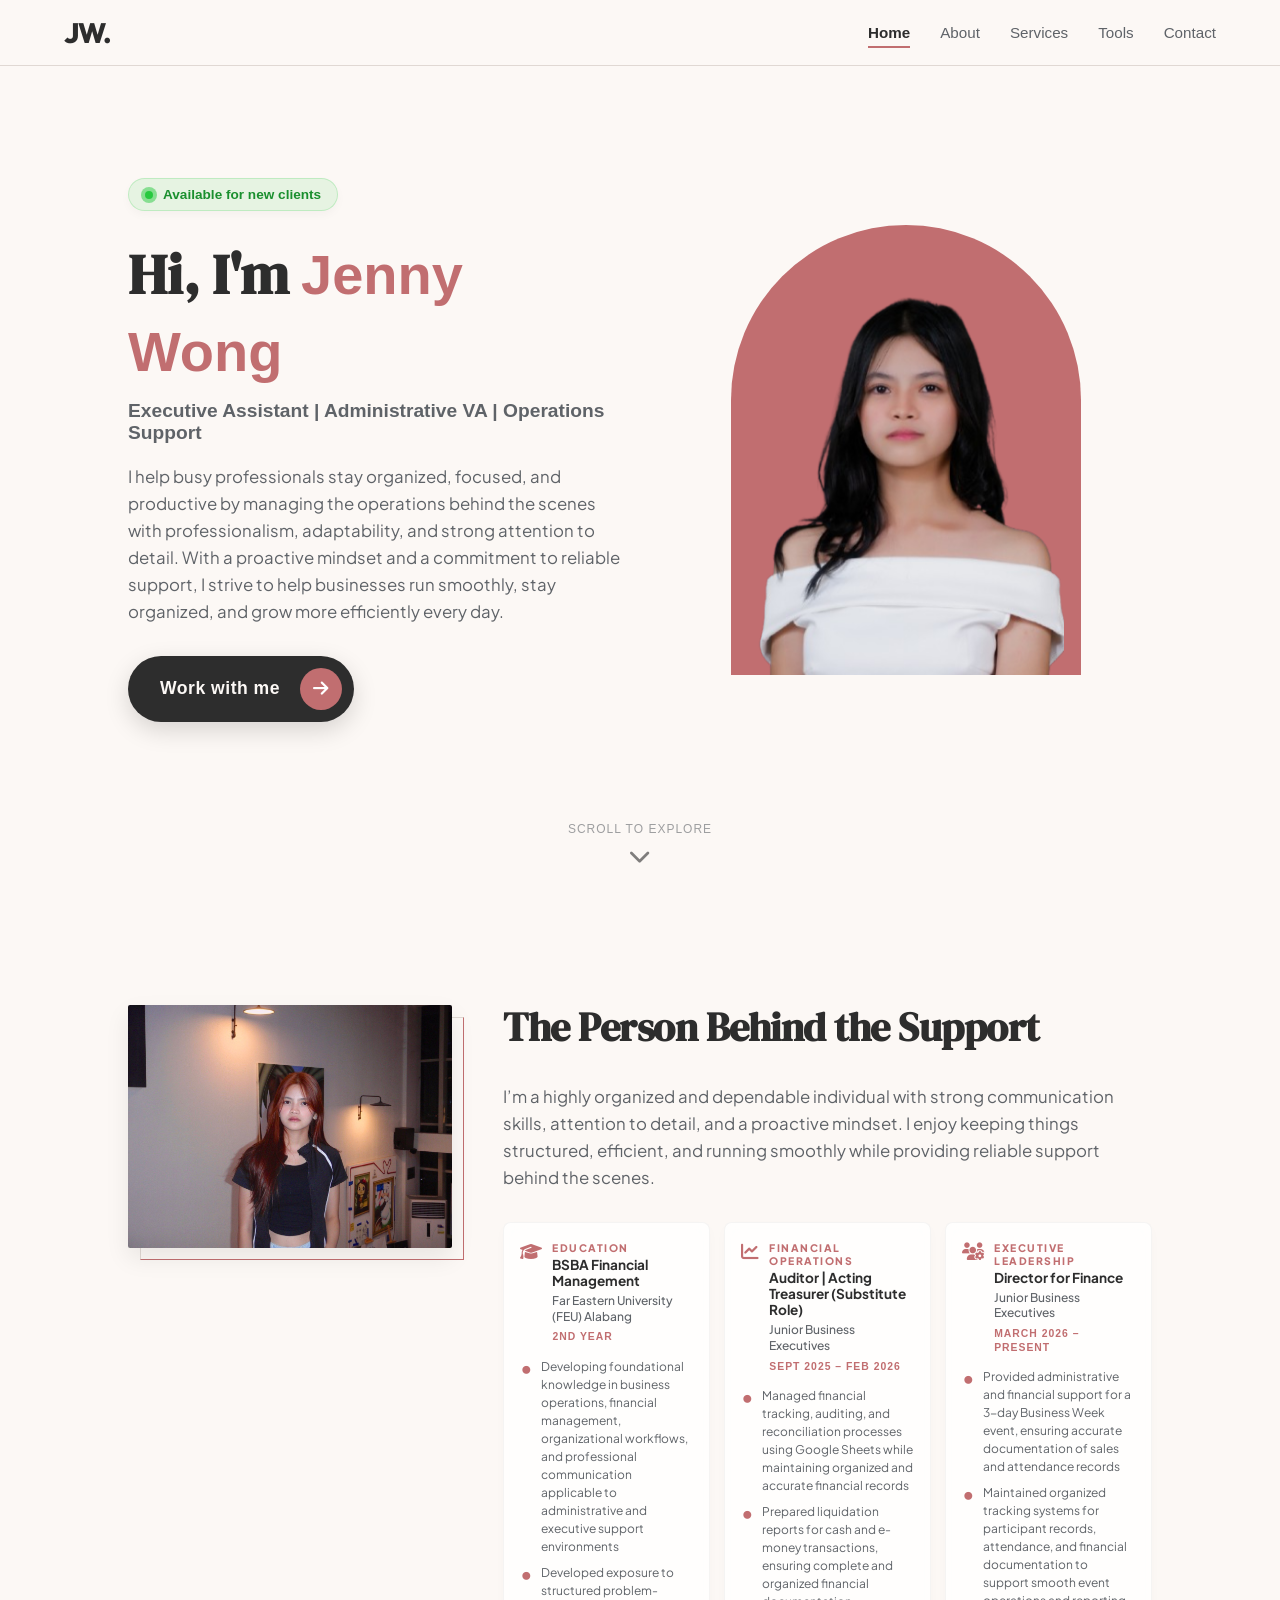
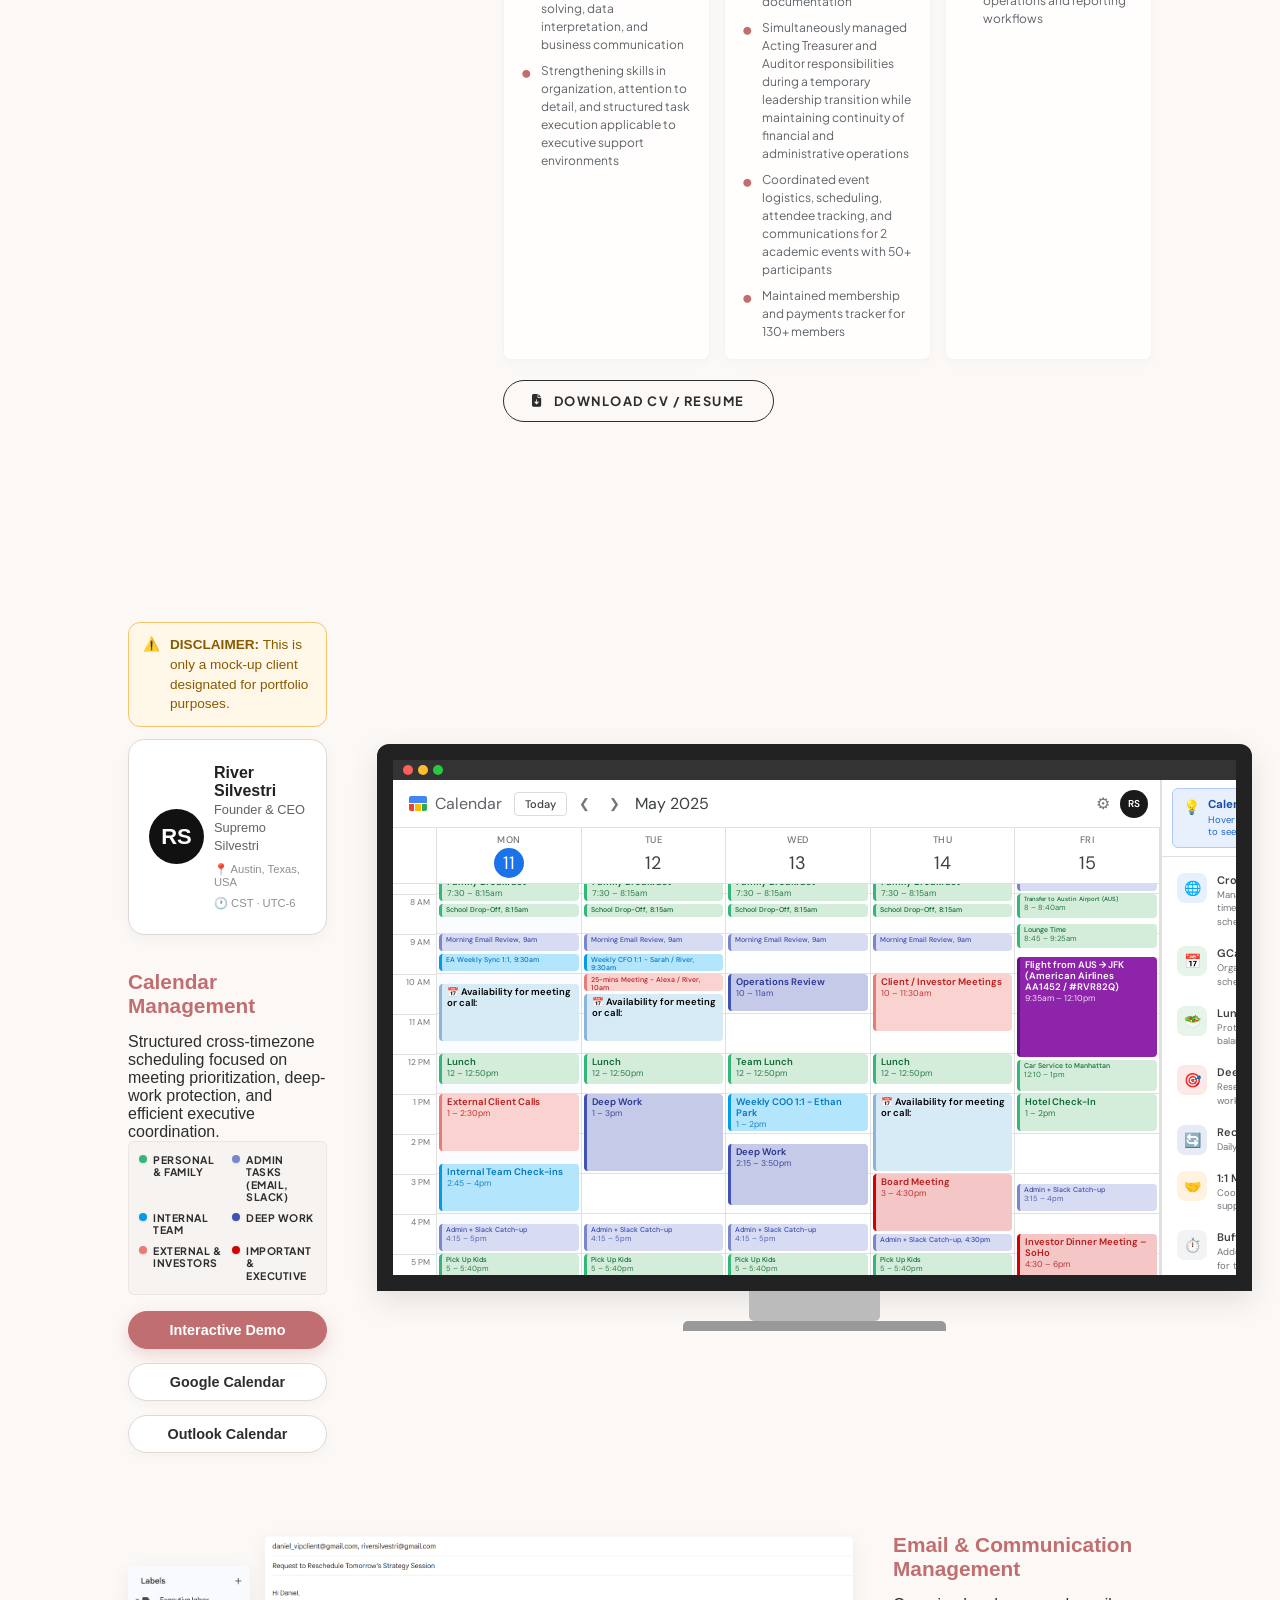
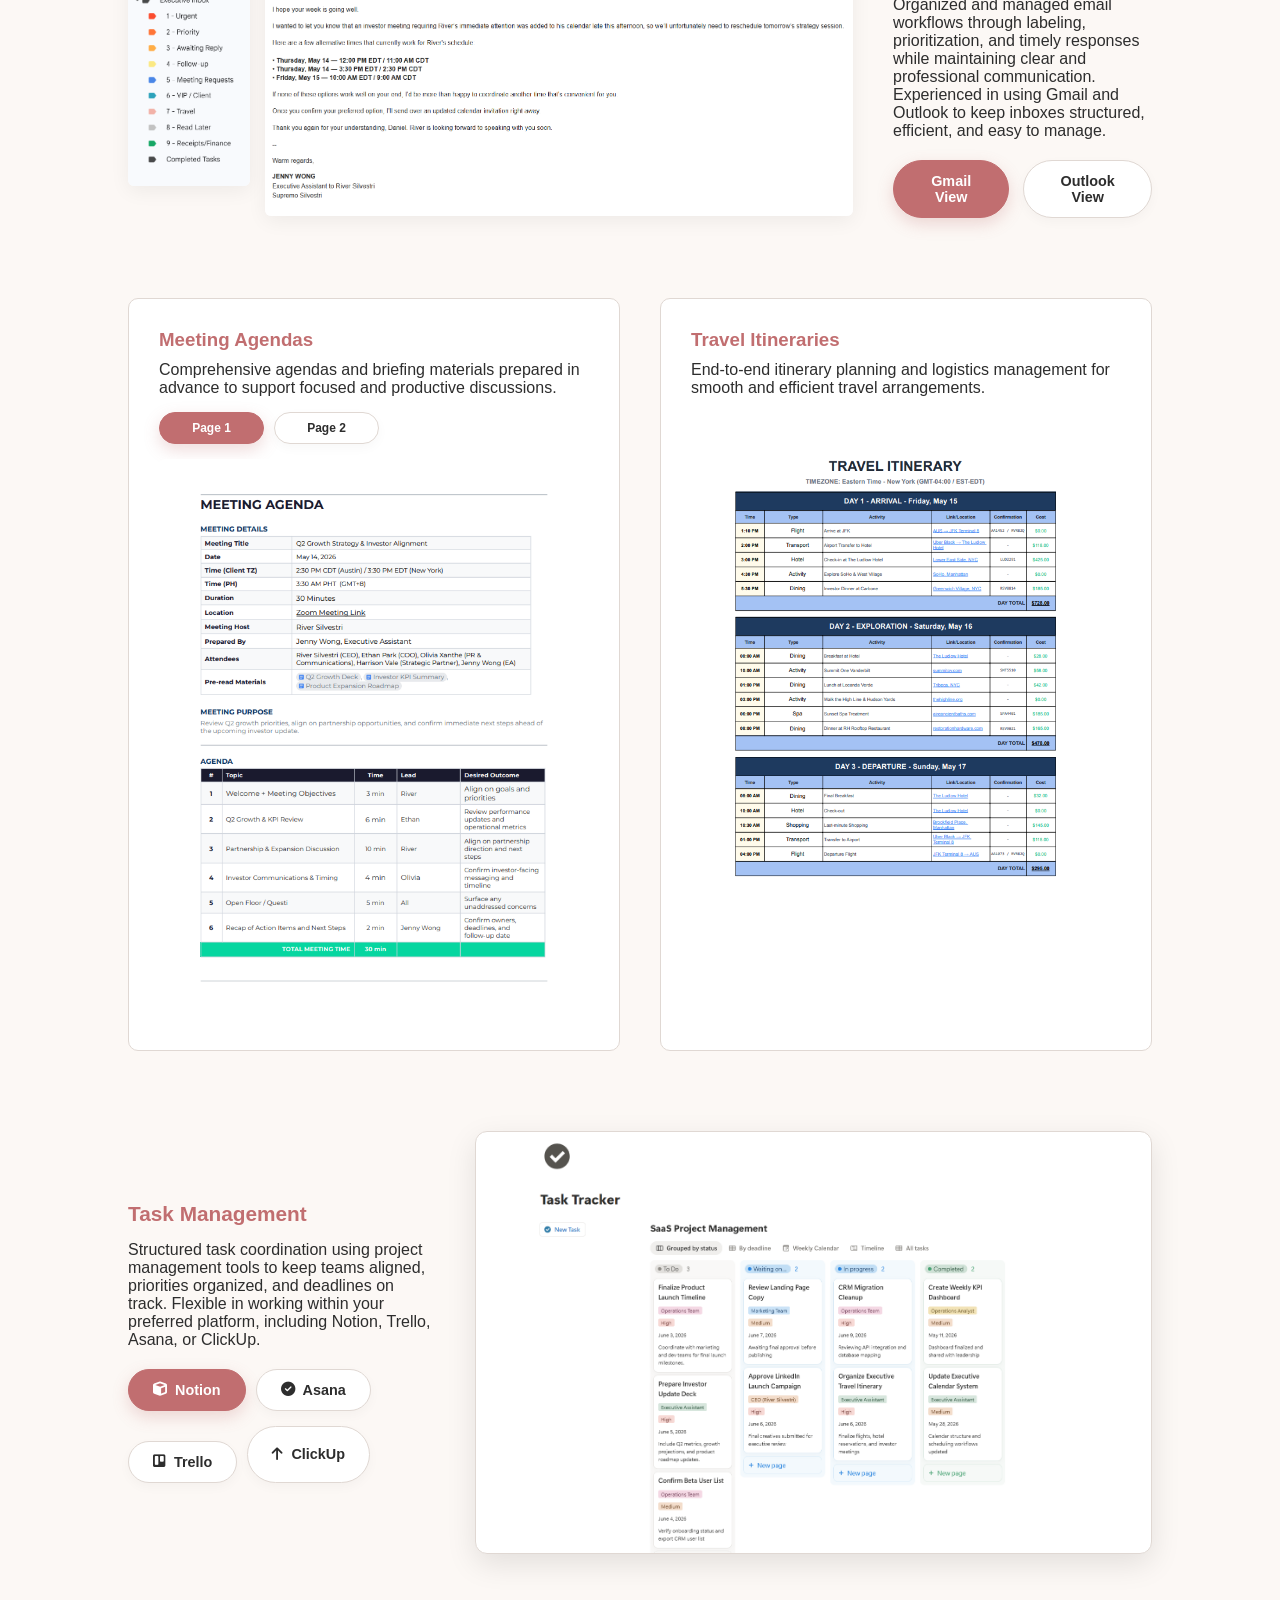
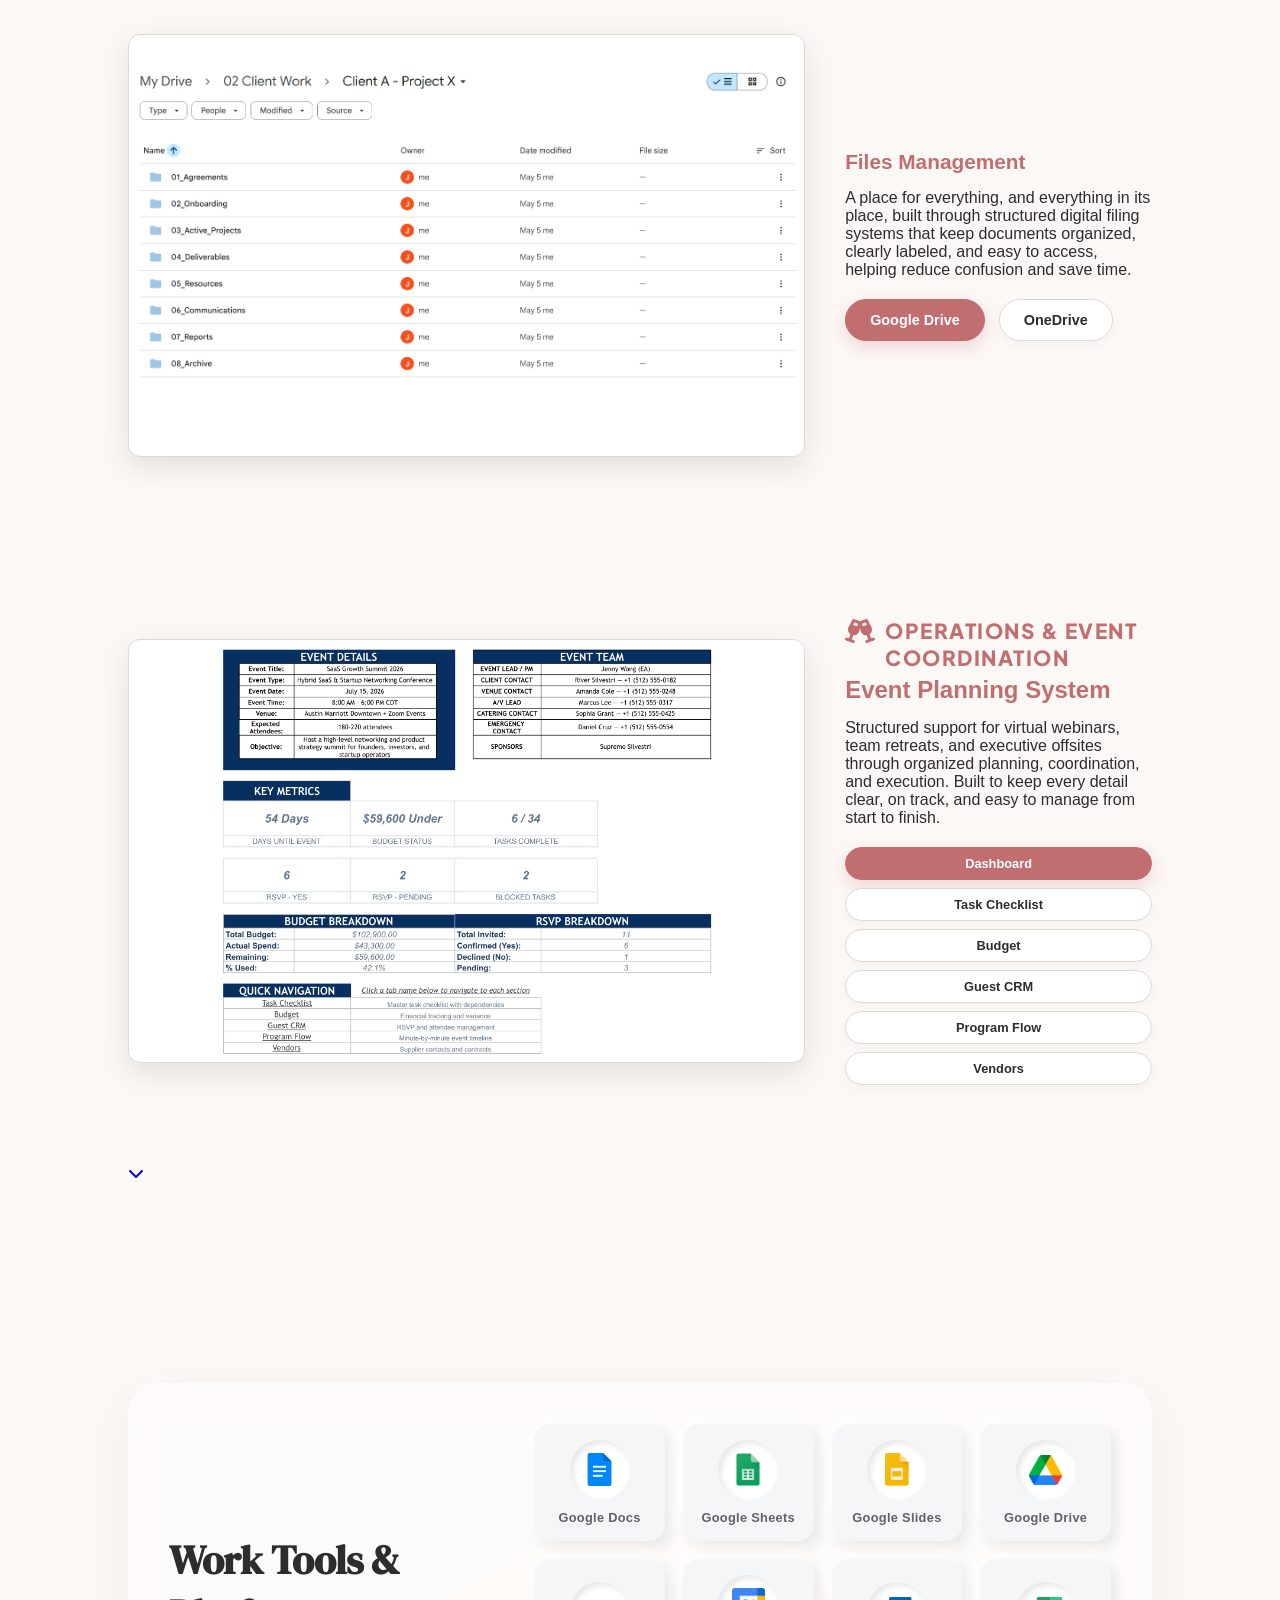
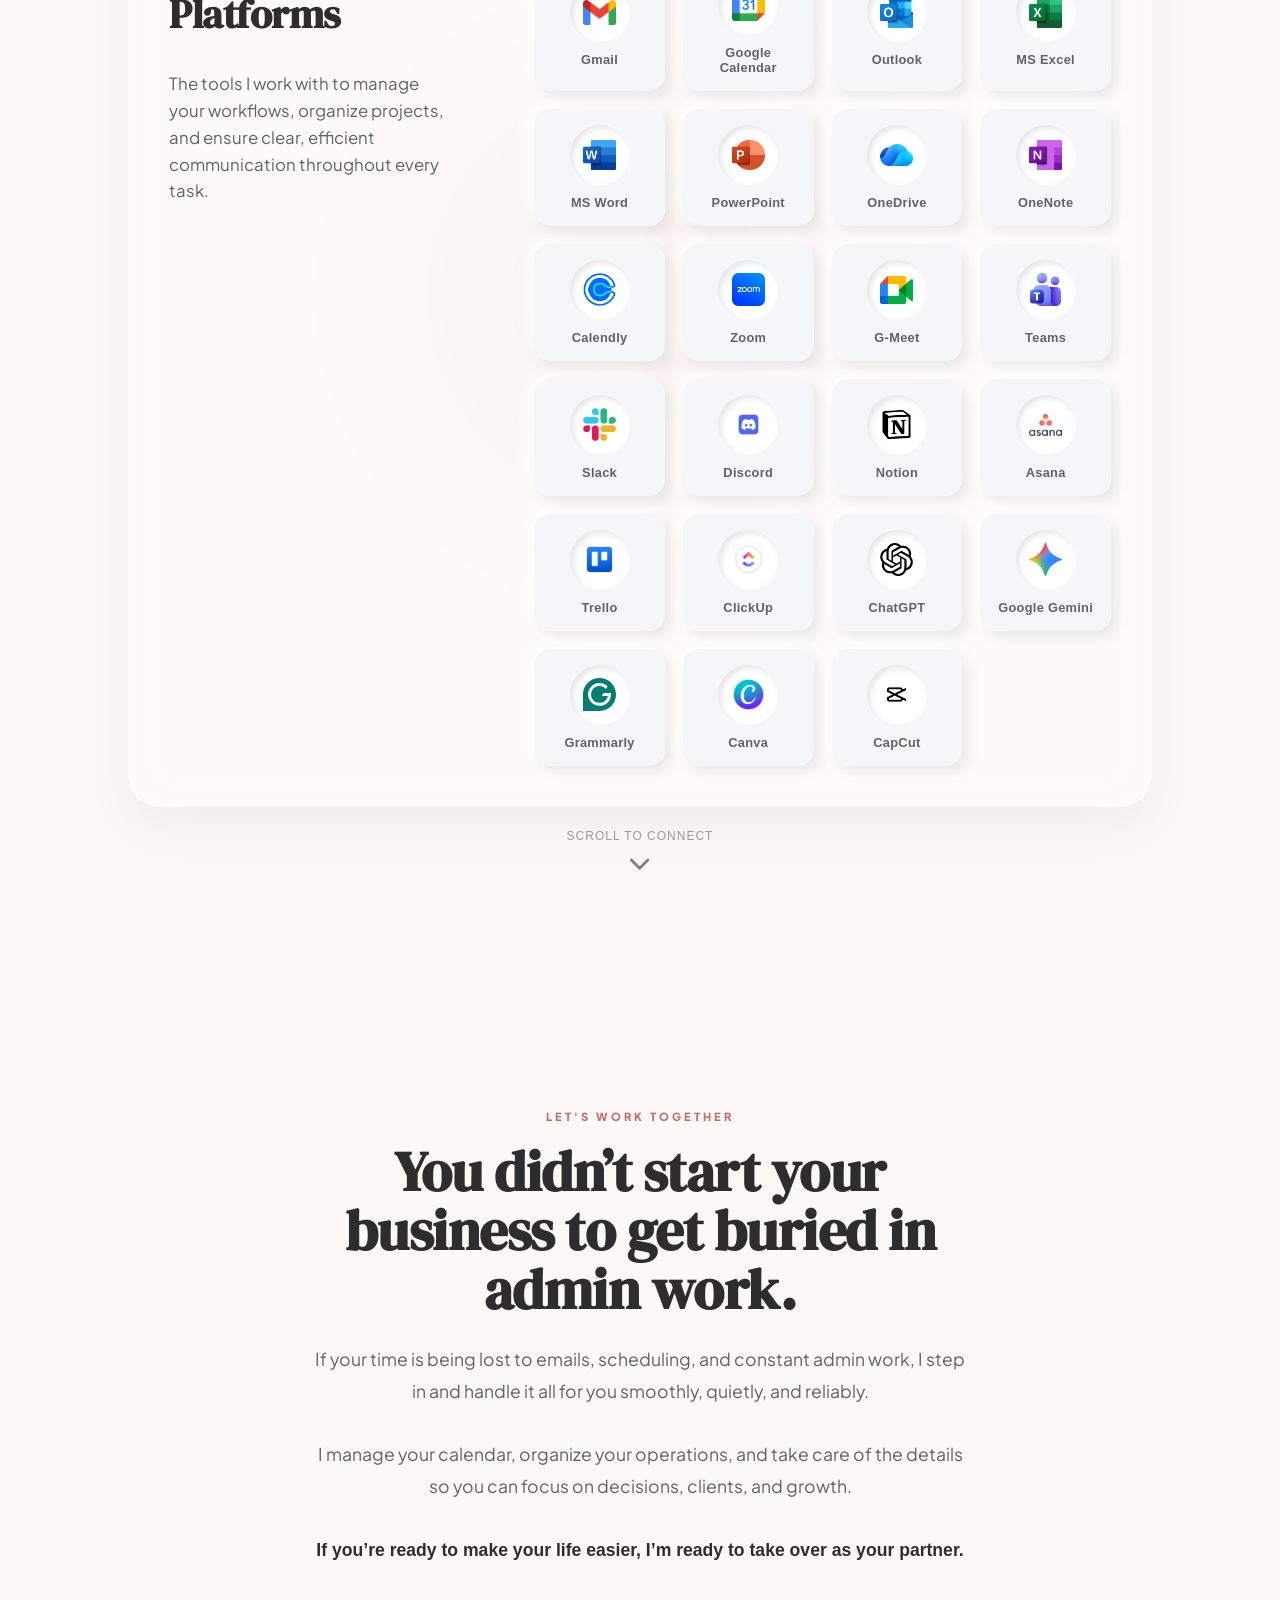
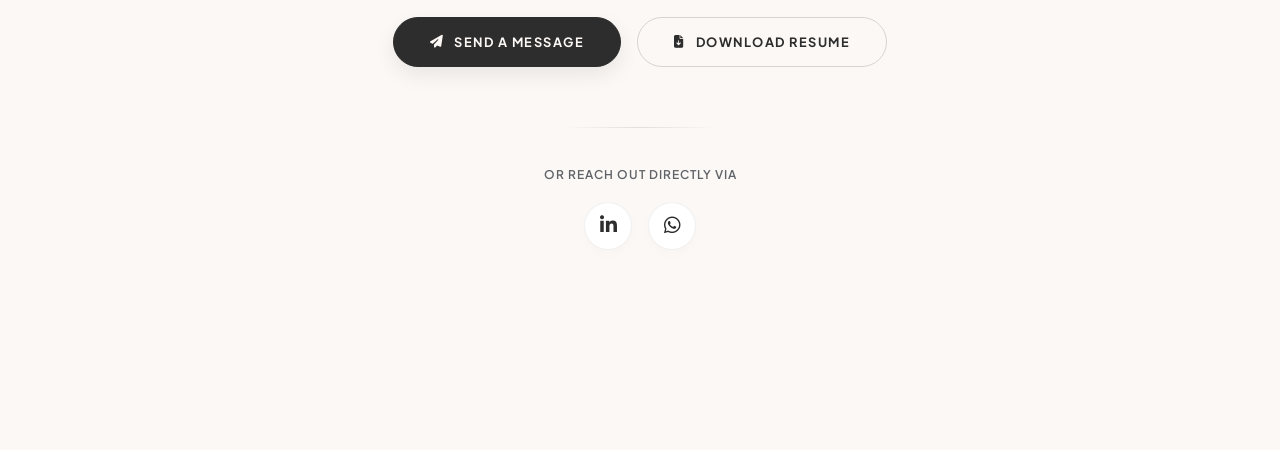
==== index.html @ 4db0b060 "Initial portfolio launch" ====
<!doctype html>
<html lang="en">
  <head>
    <meta charset="UTF-8" />
    <meta name="viewport" content="width=device-width, initial-scale=1.0" />
    <title>Jenny Wong | Executive Assistant Portfolio</title>
    <link rel="stylesheet" href="styles.css" />
    <!-- FontAwesome for Icons -->
    <link
      rel="stylesheet"
      href="https://cdnjs.cloudflare.com/ajax/libs/font-awesome/6.4.0/css/all.min.css"
    />
    <link href="https://fonts.googleapis.com/css2?family=DM+Serif+Display&family=Plus+Jakarta+Sans:wght@400;500;600;700&display=swap" rel="stylesheet">
    <link href="https://fonts.googleapis.com/css2?family=Cinzel:wght@700;800&family=Playfair+Display:ital,wght@0,700;0,800;1,700&family=Outfit:wght@700;800&display=swap" rel="stylesheet">
  </head>
  <body class="light-mode">

    <!-- Navigation -->
    <nav class="navbar">
      <div class="nav-brand">JW.</div>
      <ul class="nav-links">
        <li><a href="#home">Home</a></li>
        <li><a href="#about">About</a></li>
        <li><a href="#services">Services</a></li>
        <li><a href="#tools">Tools</a></li>
        <li><a href="#contact">Contact</a></li>
      </ul>
    </nav>

    <!-- HOME SECTION -->
    <section id="home" class="section-container">
      <div class="split-layout">
        
        <div class="text-content">
          
          <div class="availability-badge" style="margin-bottom: 25px;">
            <span class="pulse-dot"></span> Available for new clients
          </div>

          <h1 class="story-title">Hi, I'm <span class="highlight-text">Jenny Wong</span></h1>
          <p class="subtitle"><strong>Executive Assistant | Administrative VA | Operations Support</strong></p>
          <p class="story-text">
I help busy professionals stay organized, focused, and productive by managing the operations behind the scenes with professionalism, adaptability, and strong attention to detail. With a proactive mindset and a commitment to reliable support, I strive to help businesses run smoothly, stay organized, and grow more efficiently every day.          <div class="hero-cta-wrapper" style="margin-top: 10px;">
            <a href="#contact" class="btn-hire-stunning">
              Work with me
              <span class="btn-hire-icon"><i class="fas fa-arrow-right"></i></span>
            </a>
          </div>
          
        </div>

        <div class="image-content">
          <div class="arch-background">
            <img src="assets/profile-pic.png" alt="Jenny Wong" class="profile-img" />
          </div>
        </div>

      </div>

      <div class="scroll-down-wrapper">
        <span class="scroll-text">Scroll to explore</span>
        <a href="#about" class="simple-scroll-arrow"><i class="fas fa-chevron-down"></i></a>
      </div>
    </section>

<section id="about" class="section-container">
      <div class="split-layout about-split">
        
        <div class="about-image-wrapper">
          <div class="image-frame">
            <img src="assets/about-pic.jpg" alt="Jenny Wong" class="about-img" />
          </div>
        </div>

        <div class="text-content about-content">
          <h2 class="section-title">The Person Behind the Support</h2>
          
          <p class="story-text">
            I’m a highly organized and dependable individual with strong communication skills, attention to detail, and a proactive mindset. I enjoy keeping things structured, efficient, and running smoothly while providing reliable support behind the scenes.
          </p>

<div class="experience-stack">
            
            <div class="exp-card column-layout">
              <div class="exp-header">
                <div class="exp-icon"><i class="fas fa-graduation-cap"></i></div>
                <div class="exp-titles">
                  <h3>Education</h3>
                  <p>BSBA Financial Management</p>
<p class="exp-sub">
  Far Eastern University (FEU) Alabang
  <span class="exp-date">2nd Year</span>
</p>                </div>
              </div>
              <ul class="exp-desc-list">
                <li>Developing foundational knowledge in business operations, financial management, organizational workflows, and professional communication applicable to administrative and executive support environments</li>
                <li>Developed exposure to structured problem-solving, data interpretation, and business communication</li>
                <li>Strengthening skills in organization, attention to detail, and structured task execution applicable to executive support environments</li>
              </ul>
            </div>

            <div class="exp-card column-layout">
              <div class="exp-header">
                <div class="exp-icon"><i class="fas fa-chart-line"></i></div>
                <div class="exp-titles">
                  <h3>Financial Operations</h3>
                  <p>Auditor | Acting Treasurer (Substitute Role)</p>
<p class="exp-sub">
  Junior Business Executives
  <span class="exp-date">Sept 2025 – Feb 2026</span>
</p>                </div>
              </div>
              <ul class="exp-desc-list">
                <li>Managed financial tracking, auditing, and reconciliation processes using Google Sheets while maintaining organized and accurate financial records</li>
                <li>Prepared liquidation reports for cash and e-money transactions, ensuring complete and organized financial documentation</li>
                <li>Simultaneously managed Acting Treasurer and Auditor responsibilities during a temporary leadership transition while maintaining continuity of financial and administrative operations</li>
                <li>Coordinated event logistics, scheduling, attendee tracking, and communications for 2 academic events with 50+ participants</li>
                <li>Maintained membership and payments tracker for 130+ members</li>
              </ul>
            </div>

            <div class="exp-card column-layout">
              <div class="exp-header">
                <div class="exp-icon"><i class="fas fa-users-cog"></i></div>
                <div class="exp-titles">
                  <h3>Executive Leadership</h3>
                  <p>Director for Finance</p>
<p class="exp-sub">
  Junior Business Executives
  <span class="exp-date">March 2026 – Present</span>
</p>                </div>
              </div>
              <ul class="exp-desc-list">
                <li>Provided administrative and financial support for a 3-day Business Week event, ensuring accurate documentation of sales and attendance records</li>
                <li>Maintained organized tracking systems for participant records, attendance, and financial documentation to support smooth event operations and reporting workflows</li>
              </ul>
            </div>

          </div>

          <div class="resume-wrapper">
            <a href="assets/JennyWong_CV.pdf" target="_blank" class="cta-btn outline">
              <i class="fas fa-file-download"></i> Download CV / Resume
            </a>
          </div>

        </div>
      </div>
    </section>


    <!-- SERVICES SECTION -->
    <section id="services" class="section-container">
      <!-- 1. Calendar Management -->
      <div class="service-block">
        <div class="service-text">
          <div class="client-info-wrapper">
            <div class="mock-disclaimer">
              <span>⚠️</span>
              <span>
                <strong>DISCLAIMER:</strong>
                This is only a mock-up client designated for portfolio purposes.
              </span>
            </div>

            <div class="client-card">
              <div class="cc-avatar">RS</div>
              <div class="cc-details-text">
                <div class="cc-header-row">
                  <span class="cc-name">River Silvestri</span>
                  <span class="cc-title-info">
                    Founder &amp; CEO Supremo Silvestri
                  </span>
                </div>
                <div class="cc-meta-row">
                  <span>📍 Austin, Texas, USA</span>
                  <span>🕐 CST · UTC-6</span>
                </div>
              </div>
            </div>
          </div>
<h3>Calendar Management</h3>
          <p class="calendar-description">
Structured cross-timezone scheduling focused on meeting prioritization, deep-work protection, and efficient executive coordination.</p>

          <div class="calendar-legend">
            <div class="legend-item"><span class="cal-dot sage"></span> Personal & Family </div>
            <div class="legend-item"><span class="cal-dot lavender"></span> Admin Tasks (Email, Slack)</div>
            <div class="legend-item"><span class="cal-dot peacock"></span> Internal Team</div>
            <div class="legend-item"><span class="cal-dot blueberry"></span> Deep Work</div>
            <div class="legend-item"><span class="cal-dot flamingo"></span> External & Investors</div>
            <div class="legend-item"><span class="cal-dot tomato"></span> Important & Executive</div>
          </div>
                    <div class="toggle-buttons space">
            <button
              class="toggle-btn active"
              onclick="switchMonitorView('interactive')"
            >
              Interactive Demo
            </button>
            <button class="toggle-btn" onclick="switchMonitorView('gcal')">
              Google Calendar
            </button>
            <button class="toggle-btn" onclick="switchMonitorView('outlook')">
              Outlook Calendar
            </button>
          </div>
        </div>

        <div class="mac-monitor-wrapper">
          <div class="mac-monitor">
            <div class="mac-header">
              <span class="dot red"></span><span class="dot yellow"></span
              ><span class="dot green"></span>
            </div>
            <div class="mac-screen" id="monitor-screen">
              <!-- IFRAME FOR YOUR EXACT CODE -->
              <iframe
                id="interactive-view"
                src="services-components/calendar/calendar.html"
                frameborder="0"
              ></iframe>
              <!-- IMAGES FOR REAL VIEWS -->
              <img
                id="gcal-view"
                src="assets/gcal-sample.png"
                alt="Google Calendar"
                class="hidden"
              />
              <img
                id="outlook-view"
                src="assets/outlook-sample.png"
                alt="Outlook Calendar"
                class="hidden"
              />


            </div>
          </div>
          <div class="mac-stand"></div>
          <div class="mac-base"></div>
        </div>
      </div>

      <!-- 2. Inbox Management -->
      <div class="service-block reverse">
        <div class="service-text">
          <h3>Email & Communication Management</h3>
          <p>
            Organized and managed email workflows through labeling, prioritization, and timely responses while maintaining clear and professional communication. Experienced in using Gmail and Outlook to keep inboxes structured, efficient, and easy to manage.
          </p>
          <div class="toggle-buttons mt-2" style="flex-direction: row; max-width: 100%;">
            <button class="toggle-btn active space" onclick="toggleInbox('gmail')" style="width: auto; padding: 12px 24px; margin-top: 20px;">
              Gmail View
            </button>
            <button class="toggle-btn space" onclick="toggleInbox('outlook')" style="width: auto; padding: 12px 24px; margin-top: 20px;">
              Outlook View
            </button>
          </div>
        </div>
        
        <div class="inbox-showcase-container" style="flex: 2.8; width: 100%;">
          
          <div id="view-gmail" class="inbox-view-grid active">
            <div class="inbox-side-left">
              <img src="assets/gmail-labels.png" alt="Gmail Labels" class="clean-mockup-img" />
            </div>
            <div class="inbox-side-right">
              <img src="assets/gmail-inbox-sample.png" alt="Gmail Inbox" class="clean-mockup-img" />
            </div>
          </div>

          <div id="view-outlook" class="inbox-view-grid hidden">
            <div class="inbox-side-left">
              <img src="assets/outlook-folders.png" alt="Outlook Folders" class="clean-mockup-img" />
            </div>
            <div class="inbox-side-right">
              <img src="assets/outlook-inbox-sample.png" alt="Outlook Inbox" class="clean-mockup-img" />
            </div>
          </div>

        </div>

          <div id="view-outlook" class="inbox-view-grid hidden">
            <div class="mockup-card">
              <div class="mockup-header">Folder Hierarchy</div>
              <div class="mockup-body">
                <img src="assets/outlook-folders.png" alt="Outlook Folders" class="mockup-img" />
              </div>
            </div>
            <div class="mockup-card">
              <div class="mockup-header">Inbox Interface</div>
              <div class="mockup-body">
                <img src="assets/outlook-inbox-sample.png" alt="Outlook Inbox" class="mockup-img" />
              </div>
            </div>
          </div>

        </div>
      </div>

      <!-- 3. Meeting Agenda & 4. Travel Itinerary -->
      <div class="service-grid-2">
        
        <div class="service-card">
          <h3>Meeting Agendas</h3>
          <p>Comprehensive agendas and briefing materials prepared in advance to support focused and productive discussions.</p>
          
          <div class="toggle-buttons" style="flex-direction: row; gap: 10px; margin: 15px 0;">
            <button class="toggle-btn active" onclick="toggleAgenda('page1', this)" style="padding: 8px 20px; font-size: 0.75rem;">Page 1</button>
            <button class="toggle-btn" onclick="toggleAgenda('page2', this)" style="padding: 8px 20px; font-size: 0.75rem;">Page 2</button>
          </div>

          <div style="width: 100%;">
            <img id="agenda-page-1" src="assets/meeting-1.png" alt="Agenda Page 1" class="placeholder-img" style="margin-top: 0;" />
            
            <img id="agenda-page-2" src="assets/meeting-2.png" alt="Agenda Page 2" class="placeholder-img hidden" style="margin-top: 0;" />
          </div>
        </div>

        <div class="service-card">
          <h3>Travel Itineraries</h3>
          <p>End-to-end itinerary planning and logistics management for smooth and efficient travel arrangements.</p>
          <img src="assets/travel.png" alt="Travel Itinerary" class="placeholder-img full-w" style="margin-top: 15px;" />
        </div>

      </div>

<div class="service-block">
        <div class="service-text">
          <h3>Task Management</h3>
          <p>
            Structured task coordination using project management tools to keep teams aligned, priorities organized, and deadlines on track. Flexible in working within your preferred platform, including Notion, Trello, Asana, or ClickUp.
          </p>
          <div class="toggle-buttons mt-2" style="flex-direction: row; flex-wrap: wrap; gap: 10px; max-width: 100%;">
            
            <button class="toggle-btn active" onclick="toggleTask('notion')" style="width: auto; padding: 12px 24px; gap: 8px; display: flex; align-items: center; margin-top: 20px;">
              <i class="fas fa-cube"></i> Notion
            </button>
            
            <button class="toggle-btn" onclick="toggleTask('asana')" style="width: auto; padding: 12px 24px; gap: 8px; display: flex; align-items: center; margin-top: 20px;">
              <i class="fas fa-check-circle"></i> Asana
            </button>
            
            <button class="toggle-btn" onclick="toggleTask('trello')" style="width: auto; padding: 12px 24px; gap: 8px; display: flex; align-items: center; margin-top: 20px;">
              <i class="fab fa-trello"></i> Trello
            </button>
            
            <button class="toggle-btn" onclick="toggleTask('clickup')" style="width: auto; padding: 12px 24px; gap: 8px; display: flex; align-items: center; margin-top: 5px;">
              <i class="fas fa-arrow-up"></i> ClickUp
            </button>

          </div>
        </div>
        
        <div style="flex: 2.2; position: relative; width: 100%; max-width: 900px; aspect-ratio: 16/10; border-radius: 12px; overflow: hidden; box-shadow: 0 10px 30px rgba(0,0,0,0.1); border: 1px solid var(--border-color); background: #fff;">
          <img
            id="notion-img"
            src="assets/notion-sample.png"
            alt="Notion Workspace"
            style="position: absolute; top: 0; left: 0; width: 100%; height: 100%; object-fit: contain;"
          />
          <img
            id="asana-img"
            src="assets/asana-sample.png"
            alt="Asana Workspace"
            class="hidden"
            style="position: absolute; top: 0; left: 0; width: 100%; height: 100%; object-fit: contain;"
          />
          <img
            id="trello-img"
            src="assets/trello-sample.png"
            alt="Trello Workspace"
            class="hidden"
            style="position: absolute; top: 0; left: 0; width: 100%; height: 100%; object-fit: contain;"
          />
          <img
            id="clickup-img"
            src="assets/clickup-sample.png"
            alt="ClickUp Workspace"
            class="hidden"
            style="position: absolute; top: 0; left: 0; width: 100%; height: 100%; object-fit: contain;"
          />
        </div>
      </div>


      <!-- FILES MANAGEMENT -->
      <div class="service-block reverse">
        <div class="service-text">
          <h3>Files Management</h3>
          <p>
A place for everything, and everything in its place, built through structured digital filing systems that keep documents organized, clearly labeled, and easy to access, helping reduce confusion and save time.          </p>
          <div class="toggle-buttons mt-2" style="flex-direction: row; max-width: 100%;">
            <button class="toggle-btn active space" onclick="toggleFilesView('gdrive')" style="width: auto; padding: 12px 24px; margin-top: 20px;">
              Google Drive
            </button>
            <button class="toggle-btn space" onclick="toggleFilesView('onedrive')" style="width: auto; padding: 12px 24px; margin-top: 20px;">
              OneDrive
            </button>
          </div>
        </div>
        
        <div style="flex: 2.2; position: relative; width: 100%; max-width: 900px; aspect-ratio: 16/10; border-radius: 12px; overflow: hidden; box-shadow: 0 10px 30px rgba(0,0,0,0.1); border: 1px solid var(--border-color); background: #fff;">
          <img
            id="gdrive-img"
            src="assets/gdrive-files.png"
            alt="Google Drive Files"
            style="position: absolute; top: 0; left: 0; width: 100%; height: 100%; object-fit: contain;"
          />
          <img
            id="onedrive-img"
            src="assets/onedrive-files.png"
            alt="OneDrive Files"
            class="hidden"
            style="position: absolute; top: 0; left: 0; width: 100%; height: 100%; object-fit: contain;"
          />
        </div>
      </div>

<div class="service-block reverse" style="margin-top: 80px;">
        
        <div class="service-text">
          <div class="exp-header" style="margin-bottom: 5px;">
            <div class="exp-icon" style="font-size: 1.5rem;"><i class="fas fa-glass-cheers"></i></div>
            <div class="exp-titles">
              <h3 style="margin-bottom: 0;">Operations & Event Coordination</h3>
            </div>
          </div>
          <h3 style="font-size: 1.5rem; margin-top: 5px;">Event Planning System</h3>
          <p>
Structured support for virtual webinars, team retreats, and executive offsites through organized planning, coordination, and execution. Built to keep every detail clear, on track, and easy to manage from start to finish.
</p>
          <div class="toggle-buttons mt-2" style="flex-direction: row; flex-wrap: wrap; gap: 8px; max-width: 100%; ">
            <button class="toggle-btn active" onclick="toggleEvent('page1', this)" style="padding: 8px 16px; font-size: 0.8rem; margin-top: 20px;">Dashboard</button>
            <button class="toggle-btn" onclick="toggleEvent('page2', this)" style="padding: 8px 16px; font-size: 0.8rem;">Task Checklist</button>
            <button class="toggle-btn" onclick="toggleEvent('page3', this)" style="padding: 8px 16px; font-size: 0.8rem;">Budget</button>
            <button class="toggle-btn" onclick="toggleEvent('page4', this)" style="padding: 8px 16px; font-size: 0.8rem;">Guest CRM</button>
            <button class="toggle-btn" onclick="toggleEvent('page5', this)" style="padding: 8px 16px; font-size: 0.8rem;">Program Flow</button>
            <button class="toggle-btn" onclick="toggleEvent('page6', this)" style="padding: 8px 16px; font-size: 0.8rem;">Vendors</button>
          </div>
        </div>
        
        <div style="flex: 2.2; position: relative; width: 100%; max-width: 900px; aspect-ratio: 16/10; border-radius: 12px; overflow: hidden; box-shadow: 0 10px 30px rgba(0,0,0,0.1); border: 1px solid var(--border-color); background: #fff;">
          <img id="event-page-1" src="assets/event-dashboard.png" alt="Event Plan Dashboard" style="position: absolute; top: 0; left: 0; width: 100%; height: 100%; object-fit: contain;" />
          <img id="event-page-2" src="assets/event-task-checklist.png" alt="Event Plan Task Checklist" class="hidden" style="position: absolute; top: 0; left: 0; width: 100%; height: 100%; object-fit: contain;" />
          <img id="event-page-3" src="assets/event-budget.png" alt="Event Plan Budget" class="hidden" style="position: absolute; top: 0; left: 0; width: 100%; height: 100%; object-fit: contain;" />
          <img id="event-page-4" src="assets/event-guest-crm.png" alt="Event Plan Guest CRM" class="hidden" style="position: absolute; top: 0; left: 0; width: 100%; height: 100%; object-fit: contain;" />
          <img id="event-page-5" src="assets/event-program-flow.png" alt="Event Plan Program Flow" class="hidden" style="position: absolute; top: 0; left: 0; width: 100%; height: 100%; object-fit: contain;" />
          <img id="event-page-6" src="assets/event-vendors.png" alt="Event Plan Vendors" class="hidden" style="position: absolute; top: 0; left: 0; width: 100%; height: 100%; object-fit: contain;" />
        </div>
        
      </div>

      <div class="next-section-arrow center-arr">
        <a href="#tools"><i class="fas fa-chevron-down"></i></a>
      </div>
    </section>

    <!-- TOOLS SECTION -->
 <section id="tools" class="section-container glass-section" style="position: relative;">
      
      <div class="split-layout tools-split">
        
        <div class="text-content tech-text">
          <h2 class="section-title">Work Tools & Platforms</h2>
          <p class="story-text">
The tools I work with to manage your workflows, organize projects, and ensure clear, efficient communication throughout every task.          </p>
        </div>

        <div class="tech-grid">
          
<div class="neu-card">
  <div class="neu-circle">
    <img src="assets/gdocs-logo.png" alt="Google Docs" class="tool-logo" />
  </div>
  <div class="neu-title">Google Docs</div>
</div>

<div class="neu-card">
  <div class="neu-circle">
    <img src="assets/gsheets-logo.png" alt="Google Sheets" class="tool-logo" />
  </div>
  <div class="neu-title">Google Sheets</div>
</div>

<div class="neu-card">
  <div class="neu-circle">
    <img src="assets/gslides-logo.png" alt="Google Slides" class="tool-logo" />
  </div>
  <div class="neu-title">Google Slides</div>
</div>

<div class="neu-card">
  <div class="neu-circle">
    <img src="assets/gdrive-logo.png" alt="Google Drive" class="tool-logo" />
  </div>
  <div class="neu-title">Google Drive</div>
</div>

<div class="neu-card">
  <div class="neu-circle">
    <img src="assets/gmail-logo.webp" alt="Gmail" class="tool-logo" />
  </div>
  <div class="neu-title">Gmail</div>
</div>

<div class="neu-card">
  <div class="neu-circle">
    <img src="assets/gcal-logo.png" alt="Gmail" class="tool-logo" />
  </div>
  <div class="neu-title">Google Calendar</div>
</div>

<div class="neu-card">
  <div class="neu-circle">
    <img src="assets/ms-outlook-logo.png" alt="Microsoft Outlook" class="tool-logo" />
  </div>
  <div class="neu-title">Outlook</div>
</div>

<div class="neu-card">
  <div class="neu-circle">
    <img src="assets/ms-excel-logo.png" alt="Microsoft Excel" class="tool-logo" />
  </div>
  <div class="neu-title">MS Excel</div>
</div>

<div class="neu-card">
  <div class="neu-circle">
    <img src="assets/ms-word-logo.png" alt="Microsoft Word" class="tool-logo" />
  </div>
  <div class="neu-title">MS Word</div>
</div>



<div class="neu-card">
  <div class="neu-circle">
    <img src="assets/ms-powerpoint-logo.png" alt="Microsoft PowerPoint" class="tool-logo" />
  </div>
  <div class="neu-title">PowerPoint</div>
</div>

<div class="neu-card">
  <div class="neu-circle">
    <img src="assets/ms-onedrive-logo.png" alt="OneDrive" class="tool-logo" />
  </div>
  <div class="neu-title">OneDrive</div>
</div>

<div class="neu-card">
  <div class="neu-circle">
    <img src="assets/ms-onenote-logo.png" alt="Microsoft OneNote" class="tool-logo" />
  </div>
  <div class="neu-title">OneNote</div>
</div>

<div class="neu-card">
  <div class="neu-circle">
    <img src="assets/calendly-logo.png" alt="Microsoft OneNote" class="tool-logo" />
  </div>
  <div class="neu-title">Calendly</div>
</div>

<div class="neu-card">
  <div class="neu-circle">
    <img src="assets/zoom-logo.webp" alt="Zoom" class="tool-logo" />
  </div>
  <div class="neu-title">Zoom</div>
</div>

<div class="neu-card">
  <div class="neu-circle">
    <img src="assets/gmeet-logo.png" alt="Google Meet" class="tool-logo" />
  </div>
  <div class="neu-title">G-Meet</div>
</div>

<div class="neu-card">
  <div class="neu-circle">
    <img src="assets/teams-logo.png" alt="Microsoft Teams" class="tool-logo" />
  </div>
  <div class="neu-title">Teams</div>
</div>

<div class="neu-card">
  <div class="neu-circle">
    <img src="assets/slack-logo.png" alt="Slack" class="tool-logo" />
  </div>
  <div class="neu-title">Slack</div>
</div>

<div class="neu-card">
  <div class="neu-circle">
    <img src="assets/discord-logo.webp" alt="Discord" class="tool-logo" />
  </div>
  <div class="neu-title">Discord</div>
</div>

<div class="neu-card">
  <div class="neu-circle">
    <img src="assets/notion-logo.png" alt="Notion" class="tool-logo" />
  </div>
  <div class="neu-title">Notion</div>
</div>

<div class="neu-card">
  <div class="neu-circle">
    <img src="assets/asana-logo.png" alt="Asana" class="tool-logo" />
  </div>
  <div class="neu-title">Asana</div>
</div>

<div class="neu-card">
  <div class="neu-circle">
    <img src="assets/trello-logo.png" alt="Trello" class="tool-logo" />
  </div>
  <div class="neu-title">Trello</div>
</div>

<div class="neu-card">
  <div class="neu-circle">
    <img src="assets/clickup-logo.png" alt="ClickUp" class="tool-logo" />
  </div>
  <div class="neu-title">ClickUp</div>
</div>

          <div class="neu-card">
  <div class="neu-circle">
    <img src="assets/chatgpt-logo.png" alt="ChatGPT" class="tool-logo" />
  </div>
  <div class="neu-title">ChatGPT</div>
</div>

<div class="neu-card">
  <div class="neu-circle">
    <img src="assets/gemini-logo.jpg" alt="Google Gemini" class="tool-logo" />
  </div>
  <div class="neu-title">Google Gemini</div>
</div>

<div class="neu-card">
  <div class="neu-circle">
    <img src="assets/grammarly-logo.svg   " alt="Grammarly" class="tool-logo" />
  </div>
  <div class="neu-title">Grammarly</div>
</div>


<div class="neu-card">
  <div class="neu-circle">
    <img src="assets/canva-logo.png" alt="Canva" class="tool-logo" />
  </div>
  <div class="neu-title">Canva</div>
</div>

<div class="neu-card">
  <div class="neu-circle">
    <img src="assets/capcut-logo.jpg" alt="CapCut" class="tool-logo" />
  </div>
  <div class="neu-title">CapCut</div>
</div>

        </div>
      </div>

      <div class="scroll-down-wrapper">
        <span class="scroll-text">Scroll to connect</span>
        <a href="#contact" class="simple-scroll-arrow"><i class="fas fa-chevron-down"></i></a>
      </div>

    </section>

    <!-- CONTACT SECTION -->
    <section id="contact" class="section-container">
      <div class="content-wrapper centered contact-block">
        
        <div class="contact-header">
          <span class="contact-eyebrow">Let's Work Together</span>
          <h2 class="section-title">You didn’t start your business to get buried in admin work.</h2>
          
          <p class="story-text contact-desc">
            If your time is being lost to emails, scheduling, and constant admin work, I step in and handle it all for you smoothly, quietly, and reliably.<br><br>
            
            I manage your calendar, organize your operations, and take care of the details so you can focus on decisions, clients, and growth.<br><br>
            
            <strong style="color: var(--text-primary); font-size: 1.1rem;">If you’re ready to make your life easier, I’m ready to take over as your partner.</strong>
          </p>
        </div>

        <div class="contact-actions">
          <button onclick="openContactModal()" class="cta-btn solid">
  <i class="fas fa-paper-plane"></i> Send a Message
</button>
          <a href="assets/Your_Resume.pdf" download class="cta-btn outline">
            <i class="fas fa-file-download"></i> Download Resume
          </a>
        </div>

        <div class="social-links-enhanced">
          <p class="social-text">Or reach out directly via</p>
          <div class="social-icons-row">
            <a href="#" class="social-icon" aria-label="LinkedIn">
              <i class="fab fa-linkedin-in"></i>
            </a>
<a href="javascript:void(0)" onclick="openQRModal()" class="social-icon" aria-label="WhatsApp">
  <i class="fab fa-whatsapp"></i>
</a>          </div>
        </div>

      </div>
    </section>

    <div id="contact-modal" class="popup-overlay">
  <div class="popup-content form-popup">
    <button class="close-popup" onclick="closeContactModal()"><i class="fas fa-times"></i></button>
    
    <div class="form-header">
      <h3>Let's Talk</h3>
      <p>Fill out the details below and I'll get back to you within 24 hours.</p>
    </div>

    <form action="https://api.web3forms.com/submit" method="POST" class="premium-form">
      
      <input type="hidden" name="access_key" value="beb12e26-f6b7-4c0d-9cb7-9dc34548a8e9">
      
      <div class="input-group">
        <label for="name">Name</label>
        <input type="text" name="name" id="name" placeholder="Jenny Wong" required>
      </div>

      <div class="input-group">
        <label for="email">Email</label>
        <input type="email" name="email" id="email" placeholder="jenny@example.com" required>
      </div>

      <div class="input-group">
        <label for="message">How can I help you?</label>
        <textarea name="message" id="message" rows="4" placeholder="I'm looking for support with..." required></textarea>
      </div>

      <button type="submit" class="cta-btn solid submit-btn">Send Message&ensp;<i class="fas fa-arrow-right"></i></button>
    </form>
  </div>
</div>

<div id="qr-modal" class="popup-overlay">
  <div class="popup-content form-popup qr-popup">
    <button class="close-popup" onclick="closeQRModal()"><i class="fas fa-times"></i></button>
    
    <div class="qr-header">
      <h3>Let's Chat</h3>
      <p>Scan to message me directly on WhatsApp</p>
    </div>

    <div class="qr-image-container">
      <img src="assets/whatsapp-qr.jpg" alt="WhatsApp QR Code" class="qr-code-img" />
    </div>

    <p class="qr-number">Or text: <strong>+63 912 345 6789</strong></p>
    
  </div>
</div>
    
    <script src="script.js"></script>
  </body>
</html>
---- styles.css ----
/* =========================================
   1. ROOT VARIABLES & GLOBAL RESET
   ========================================= */
:root {
    --bg-color: #fcf8f5;
    --bg-alt: #f3eae3;
    --text-primary: #2d2d2d;
    --text-secondary: #5f6368;
    --accent-color: #c16e70; 
    --accent-hover: #a8585a;
    --card-bg: #ffffff;
    --border-color: #e0d8d3;
    --nav-bg: rgba(252, 248, 245, 0.9);
    --neu-shadow-1: 6px 6px 14px rgba(0, 0, 0, 0.08);
    --neu-shadow-2: -6px -6px 14px rgba(255, 255, 255, 0.8);
    
    /* Editorial Palette */
    --editorial-text: #2c2724; 
    --editorial-muted: #6b5f58; 
    --editorial-border: #e3dbd4; 
    --editorial-card: #fdfdfc; 
}

html {
    scroll-behavior: smooth;
}

* {
    margin: 0;
    padding: 0;
    box-sizing: border-box;
    font-family: 'DM Sans', sans-serif;
}

body {
    background-color: var(--bg-color);
    color: var(--text-primary);
    transition: background-color 0.3s, color 0.3s;
    overflow-x: hidden; /* Prevents horizontal scrolling */
}

/* Utilities */
.hidden { display: none !important; }
.text-center { text-align: center; }
.centered { text-align: center; display: flex; flex-direction: column; align-items: center; }
.max-w { max-width: 800px; }

/* =========================================
   2. TYPOGRAPHY & SECTIONS
   ========================================= */
.section-container {
    min-height: 100vh;
    padding: 100px 10%;
    display: flex;
    flex-direction: column;
    justify-content: center;
}

.bg-alt { background-color: var(--bg-alt); }

.split-layout { 
    display: flex; 
    flex-direction: row; 
    align-items: center; 
    justify-content: space-between; 
    gap: 40px; 
}

.text-content { flex: 1; }
.image-content { flex: 1; display: flex; justify-content: center; }

.story-title { font-family: 'DM Serif Display', serif; font-size: 3.5rem; margin-bottom: 10px; }
.section-title { font-family: 'DM Serif Display', serif; font-size: 2.5rem; margin-bottom: 30px; letter-spacing: -0.5px; }
.highlight-text { color: var(--accent-color); }
.subtitle { font-size: 1.2rem; color: var(--text-secondary); margin-bottom: 20px; }
.story-text { font-family: 'Plus Jakarta Sans', sans-serif; font-size: 1.05rem; line-height: 1.6; margin-bottom: 30px; color: var(--text-secondary); }

/* =========================================
   3. NAVIGATION
   ========================================= */
.navbar {
    position: fixed;
    top: 0;
    width: 100%;
    padding: 15px 5%;
    display: flex;
    justify-content: space-between;
    align-items: center;
    background: var(--nav-bg);
    backdrop-filter: blur(15px);
    -webkit-backdrop-filter: blur(15px);
    z-index: 1000;
    border-bottom: 1px solid var(--border-color);
    animation: slideDown 0.6s ease-out;
}

@keyframes slideDown {
    from { transform: translateY(-100%); }
    to { transform: translateY(0); }
}

.nav-brand { font-size: 28px; font-weight: 800; font-family: 'Outfit', sans-serif; letter-spacing: -1.5px; cursor: pointer; transition: color 0.3s; }
.nav-brand:hover { color: var(--accent-color); }

.nav-links { display: flex; list-style: none; gap: 30px; align-items: center; }
.nav-links a { text-decoration: none; color: var(--text-secondary); font-weight: 500; font-size: 0.95rem; position: relative; padding-bottom: 5px; transition: color 0.3s ease, font-weight 0.3s ease; }
.nav-links a::after { content: ''; position: absolute; bottom: -2px; left: 0; width: 0%; height: 2px; background-color: var(--accent-color); transition: width 0.3s ease-in-out; }
.nav-links a:hover::after, .nav-links a.active::after { width: 100%; }
.nav-links a:hover, .nav-links a.active { color: var(--text-primary); font-weight: 600; }

/* Theme Toggle */
#theme-toggle { background: none; border: none; font-size: 20px; color: var(--text-primary); cursor: pointer; transition: transform 0.3s ease, color 0.3s; padding: 5px; }
#theme-toggle:hover { transform: rotate(20deg) scale(1.1); color: var(--accent-color); }

/* =========================================
   4. HERO SECTION
   ========================================= */
.arch-background {
    background-color: var(--accent-color);
    width: 100%;
    max-width: 350px;
    height: 450px;
    border-radius: 175px 175px 0 0;
    display: flex;
    align-items: flex-end;
    justify-content: center;
    overflow: hidden;
    margin: 0 auto;
}

.profile-img { width: 90%; height: auto; object-fit: contain; }

.availability-badge {
    display: inline-flex; align-items: center; gap: 10px; padding: 8px 16px;
    background: rgba(39, 201, 63, 0.1); border: 1px solid rgba(39, 201, 63, 0.2);
    border-radius: 999px; font-size: 0.85rem; font-weight: 600; color: #1a8f2e; 
    box-shadow: 0 4px 10px rgba(0,0,0,0.03); margin-bottom: 20px;
}

.pulse-dot { width: 8px; height: 8px; background-color: #27c93f; border-radius: 50%; position: relative; }
.pulse-dot::after {
    content: ''; position: absolute; inset: -4px; border-radius: 50%;
    background-color: rgba(39, 201, 63, 0.5);
    animation: pulse-ring 2s infinite cubic-bezier(0.215, 0.61, 0.355, 1);
}

@keyframes pulse-ring { 0% { transform: scale(0.5); opacity: 1; } 100% { transform: scale(2.5); opacity: 0; } }

.hero-cta-wrapper { display: flex; flex-direction: column; align-items: flex-start; }

.btn-hire-stunning {
    position: relative; display: inline-flex; align-items: center; justify-content: space-between;
    padding: 12px 12px 12px 32px; background: var(--text-primary); color: var(--bg-color); 
    border-radius: 50px; text-decoration: none; font-size: 1.1rem; font-weight: 700;
    letter-spacing: 0.5px; overflow: hidden; transition: all 0.4s cubic-bezier(0.25, 1, 0.5, 1);
    box-shadow: 0 8px 25px rgba(0,0,0,0.15); gap: 20px;
}
.btn-hire-stunning::before {
    content: ''; position: absolute; top: 0; left: -100%; width: 40%; height: 100%;
    background: linear-gradient(to right, transparent, rgba(255,255,255,0.25), transparent);
    transform: skewX(-20deg); animation: shine-sweep 4s infinite;
}

@keyframes shine-sweep { 0% { left: -100%; } 20% { left: 200%; } 100% { left: 200%; } }

.btn-hire-icon {
    display: flex; align-items: center; justify-content: center; background: var(--accent-color);
    color: #fff; width: 42px; height: 42px; border-radius: 50%; transition: all 0.4s cubic-bezier(0.25, 1, 0.5, 1);
}
.btn-hire-stunning:hover { transform: translateY(-4px); box-shadow: 0 14px 35px rgba(193, 110, 112, 0.35); background: var(--accent-color); color: #fff; }
.btn-hire-stunning:hover .btn-hire-icon { background: #ffffff; color: var(--accent-color); transform: rotate(-45deg) scale(1.1); }

.scroll-down-wrapper {
    position: absolute; bottom: 30px; left: 50%; transform: translateX(-50%); 
    display: flex; flex-direction: column; align-items: center; gap: 8px;
    opacity: 0.6; transition: opacity 0.3s ease;
}
.scroll-down-wrapper:hover { opacity: 1; }
.scroll-text { font-size: 0.75rem; color: var(--text-secondary); font-weight: 500; letter-spacing: 1px; text-transform: uppercase; }
.simple-scroll-arrow { color: var(--text-primary); font-size: 22px; text-decoration: none; animation: simple-bounce 2.5s infinite ease-in-out; transition: color 0.3s ease; }
.simple-scroll-arrow:hover { color: var(--accent-color); animation: none; transform: translateY(3px); }
@keyframes simple-bounce { 0%, 100% { transform: translateY(0); } 50% { transform: translateY(8px); } }

/* =========================================
   5. ABOUT & EXPERIENCE SECTION
   ========================================= */
.about-split { align-items: flex-start; gap: 4vw; display: flex; }
.about-content { flex: 1.8; }
.about-image-wrapper { flex: 0.9; display: flex; justify-content: flex-start; padding-top: 5px; perspective: 1000px; }

.image-frame { position: relative; width: 100%; max-width: 360px; z-index: 1; }
.image-frame::before {
    content: ''; position: absolute; inset: 12px -12px -12px 12px; 
    border-right: 1px solid var(--accent-color); border-bottom: 1px solid var(--accent-color);
    border-top: 1px solid var(--border-color); border-left: 1px solid var(--border-color);
    z-index: -1; transition: all 0.6s cubic-bezier(0.16, 1, 0.3, 1);
}
.image-frame:hover::before { inset: 4px -4px -4px 4px; opacity: 0.8; }
.about-img { width: 100%; height: auto; display: block; box-shadow: 0 10px 25px rgba(0, 0, 0, 0.08); border-radius: 2px; transition: transform 0.6s cubic-bezier(0.16, 1, 0.3, 1); }
.image-frame:hover .about-img { transform: scale(1.02); }

.experience-stack { display: grid; grid-template-columns: repeat(3, 1fr); gap: 14px; margin: 15px 0; align-items: stretch; }

@keyframes slideUpFade { from { opacity: 0; transform: translateY(20px); } to { opacity: 1; transform: translateY(0); } }

.exp-card.column-layout {
    display: flex; flex-direction: column; padding: 18px 16px; background: rgba(255, 255, 255, 0.8);
    backdrop-filter: blur(10px); border: 1px solid rgba(0, 0, 0, 0.04); border-radius: 8px; 
    box-shadow: 0 4px 12px rgba(0, 0, 0, 0.02); transition: all 0.5s cubic-bezier(0.16, 1, 0.3, 1);
    animation: slideUpFade 0.7s cubic-bezier(0.16, 1, 0.3, 1) forwards; opacity: 0;
}
.experience-stack .exp-card:nth-child(1) { animation-delay: 0.1s; }
.experience-stack .exp-card:nth-child(2) { animation-delay: 0.2s; }
.experience-stack .exp-card:nth-child(3) { animation-delay: 0.3s; }
.exp-card.column-layout:hover { transform: translateY(-5px); background: #ffffff; box-shadow: 0 15px 30px rgba(0, 0, 0, 0.06), 0 0 0 1px var(--accent-color); }

.exp-header { display: flex; align-items: flex-start; gap: 10px; margin-bottom: 12px; }
.exp-icon { font-size: 1.1rem; color: var(--accent-color); padding-top: 1px; transition: transform 0.4s ease; }
.exp-card.column-layout:hover .exp-icon { transform: scale(1.15); }
.exp-titles h3 { font-family: 'Plus Jakarta Sans', sans-serif; font-size: 0.65rem; text-transform: uppercase; letter-spacing: 1.5px; color: var(--accent-color); font-weight: 800; margin-bottom: 3px; }
.exp-titles p { font-family: 'Plus Jakarta Sans', sans-serif; font-size: 0.85rem; font-weight: 700; color: var(--text-primary); line-height: 1.2; margin-bottom: 2px; }
.exp-titles .exp-sub { font-family: 'Plus Jakarta Sans', sans-serif; font-size: 0.75rem; color: var(--text-secondary); font-weight: 500; line-height: 1.3; margin-top: 4px; }
.exp-titles .exp-sub .exp-date { display: block; margin-top: 6px; color: var(--accent-color); font-weight: 700; font-size: 0.65rem; text-transform: uppercase; letter-spacing: 1px; }

.exp-desc-list { margin: 0; padding-left: 0; display: flex; flex-direction: column; gap: 8px; }
.exp-desc-list li { font-family: 'Plus Jakarta Sans', sans-serif; font-size: 0.75rem; color: var(--text-secondary); line-height: 1.5; list-style-type: none; display: flex; align-items: flex-start; transition: color 0.3s ease; }
.exp-card.column-layout:hover .exp-desc-list li { color: var(--text-primary); }
.exp-desc-list li::before { content: '•'; color: var(--accent-color); font-weight: bold; font-size: 1.2rem; line-height: 0.9; margin-right: 8px; margin-top: 1px; }

/* =========================================
   6. GLOBAL BUTTONS (PRIMARY & RESUME OUTLINE)
   ========================================= */
.cta-btn {
    display: inline-block; background-color: var(--text-primary); color: var(--bg-color);
    padding: 15px 30px; border-radius: 30px; text-decoration: none; font-weight: bold;
    transition: 0.3s; border: 2px solid var(--text-primary); cursor: pointer;
}
.cta-btn:hover { background-color: transparent; color: var(--text-primary); }

.resume-wrapper { margin-top: 20px; animation: slideUpFade 0.7s cubic-bezier(0.16, 1, 0.3, 1) 0.45s forwards; opacity: 0; }
.cta-btn.outline {
    position: relative; display: inline-flex; align-items: center; flex-direction: row; gap: 10px; 
    padding: 12px 28px; background: transparent; color: var(--text-primary); border: 1px solid var(--text-primary);
    font-family: 'Plus Jakarta Sans', sans-serif; font-weight: 700; font-size: 0.8rem; text-transform: uppercase;
    letter-spacing: 1.5px; text-decoration: none; border-radius: 50px; overflow: hidden; transition: all 0.4s cubic-bezier(0.16, 1, 0.3, 1);
}
.cta-btn.outline::before {
    content: ''; position: absolute; top: 0; left: -150%; width: 100%; height: 100%;
    background: linear-gradient(90deg, transparent, rgba(255, 255, 255, 0.6), transparent);
    transform: skewX(-20deg); transition: left 0.6s ease;
}
.cta-btn.outline:hover {
    background: var(--text-primary); color: var(--bg-color); border-color: var(--text-primary);
    transform: translateY(-2px); box-shadow: 0 8px 15px rgba(0, 0, 0, 0.1);
}
.cta-btn.outline:hover::before { left: 150%; }

/* =========================================
   7. SERVICES LAYOUT & MAC MONITOR
   ========================================= */
.service-block { display: flex; align-items: center; gap: 40px; margin-bottom: 80px; }
.service-block.reverse { flex-direction: row-reverse; }
.service-text { flex: 1; }
.service-text h3 { font-size: 1.3rem; margin-bottom: 15px; color: var(--accent-color); }

.mac-monitor-wrapper { 
    flex: 4.4; display: flex; flex-direction: column; align-items: center; 
    width: 100%; margin-right: -100px; margin-left: 10px; /* Reset on mobile */
}

.mac-monitor {
    width: 100%; aspect-ratio: 16/10; background-color: var(--card-bg);
    border: 16px solid #222; border-radius: 12px 12px 0 0; display: flex; 
    flex-direction: column; overflow: hidden; box-shadow: 0 10px 30px rgba(0,0,0,0.1);
}
.mac-header { background: #333; height: 20px; display: flex; align-items: center; padding: 0 10px; gap: 5px; }
.dot { width: 10px; height: 10px; border-radius: 50%; }
.dot.red { background: #ff5f56; } .dot.yellow { background: #ffbd2e; } .dot.green { background: #27c93f; }

.mac-screen { flex: 1; position: relative; background: #fff; overflow: hidden; container-type: inline-size; }
.mac-screen iframe { position: absolute; top: 0; left: 0; width: 1440px; height: 900px; border: none; transform: scale(calc(100cqw / 1440)); transform-origin: top left; }
.mac-screen img { position: absolute; top: 0; left: 0; width: 100%; height: 100%; border: none; object-fit: cover; }

.mac-stand { width: 15%; height: 30px; background: #bbb; border-radius: 0 0 5px 5px; }
.mac-base { width: 30%; height: 10px; background: #999; border-radius: 5px 5px 0 0; }

/* Calendar Compact Sidebar & Buttons */
.toggle-buttons { display: flex; flex-direction: column; gap: 14px; width: 100%; max-width: 220px; }
.toggle-btn {
    display: flex; align-items: center; justify-content: center; text-align: center; width: 100%;
    padding: 10px 25px; background: #ffffff; border: 1px solid var(--border-color); color: var(--text-primary);
    border-radius: 50px; font-size: 0.9rem; font-weight: 600; cursor: pointer; transition: all 0.2s ease; box-shadow: 0 4px 12px rgba(0,0,0,0.03);
}
.toggle-btn.active { background: var(--accent-color); color: #fff; border-color: var(--accent-color); box-shadow: 0 6px 16px rgba(193, 110, 112, 0.25); }
.toggle-btn:hover:not(.active) { border-color: #b0b0b0; transform: translateY(-2px); }

.calendar-legend { display: grid; grid-template-columns: repeat(2, 1fr); gap: 8px 10px; margin-bottom: 16px; padding: 12px 10px; background: rgba(0, 0, 0, 0.02); border: 1px solid rgba(0, 0, 0, 0.05); border-radius: 6px; }
.legend-item { display: flex; align-items: flex-start; gap: 6px; font-family: 'Plus Jakarta Sans', sans-serif; font-size: 0.65rem; font-weight: 700; color: var(--text-primary); text-transform: uppercase; letter-spacing: 0.5px; line-height: 1.2; }
.cal-dot { width: 8px; height: 8px; border-radius: 50%; display: inline-block; flex-shrink: 0; margin-top: 1px; box-shadow: 0 1px 2px rgba(0,0,0,0.1); }
.cal-dot.sage { background-color: #33B679; } .cal-dot.lavender { background-color: #7986CB; } .cal-dot.peacock { background-color: #039BE5; }
.cal-dot.blueberry { background-color: #3F51B5; } .cal-dot.flamingo { background-color: #E67C73; } .cal-dot.tomato { background-color: #D50000; }

/* Client Info Card */
.client-info-wrapper { width: 100%; margin-bottom: 35px; display: flex; flex-direction: column; gap: 12px; }
.mock-disclaimer { width: 100%; background: #fff7e8; border: 1px solid #f5c46b; border-radius: 12px; padding: 12px 14px; display: flex; gap: 10px; align-items: flex-start; color: #8a5a00; font-size: 0.85rem; line-height: 1.45; }
.client-card { width: 100%; padding: 24px 20px; display: flex; flex-direction: row; align-items: center; border-radius: 16px; background: #fff; border: 1px solid var(--border-color); box-shadow: 0 4px 14px rgba(0,0,0,0.04); position: relative; gap: 10px; }
.cc-badge { position: absolute; top: 14px; right: 14px; font-size: 0.65rem; font-weight: 700; letter-spacing: .06em; text-transform: uppercase; padding: 5px 10px; border-radius: 999px; background: #fff5dc; border: 1px solid #f2c14e; color: #9a6700; }
.cc-avatar { width: 55px; height: 55px; border-radius: 50%; background: #111; display: flex; align-items: center; justify-content: center; color: #fff; font-size: 22px; font-weight: 700; flex-shrink: 0; }
.cc-details-text { display: flex; flex-direction: column; align-items: flex-start; text-align: left; gap: 4px; }
.cc-name { font-size: 1rem; font-weight: 700; color: #202124; }
.cc-title-info { font-size: 0.8rem; color: var(--text-secondary); margin-bottom: 6px; }
.cc-meta-row { display: flex; flex-direction: column; gap: 4px; font-weight: 300; }
.cc-meta-row span { padding-top: 5px; font-size: 0.7rem; color: #8b9095; display: flex; align-items: center; gap: 6px; }

/* Inbox View */
.inbox-view-grid { display: flex; gap: 15px; width: 100%; align-items: center; transition: opacity 0.4s ease; }
.inbox-view-grid.hidden { display: none; opacity: 0; }
.inbox-view-grid.active { display: flex; opacity: 1; animation: fadeIn 0.5s ease forwards; }
.inbox-side-left { flex: 0.25; display: flex; }
.inbox-side-right { flex: 1.2; display: flex; }
.clean-mockup-img { width: 100%; height: auto; object-fit: contain; background: #ffffff; box-shadow: 0 5px 20px rgba(0, 0, 0, 0.06); border-radius: 6px; }

/* Service Grids */
.service-grid-2 { display: grid; grid-template-columns: 1fr 1fr; gap: 40px; margin-bottom: 80px; }
.service-card { background: var(--card-bg); padding: 30px; border-radius: 10px; border: 1px solid var(--border-color); }
.service-card h3 { color: var(--accent-color); margin-bottom: 10px; }
.placeholder-img { width: 100%; background: #eaeaea; border-radius: 5px; margin-top: 15px; }

/* 6-Page Document Grid */
.document-gallery { display: grid; grid-template-columns: repeat(3, 1fr); gap: 12px; margin-top: 10px; width: 100%; }
.doc-page { position: relative; border-radius: 6px; overflow: hidden; border: 1px solid rgba(0, 0, 0, 0.06); background: #fff; box-shadow: 0 4px 10px rgba(0, 0, 0, 0.03); aspect-ratio: 8.5 / 11; transition: all 0.4s cubic-bezier(0.16, 1, 0.3, 1); cursor: zoom-in; }
.doc-page img { width: 100%; height: 100%; object-fit: cover; object-position: top; transition: transform 0.6s ease; }
.doc-page:hover { transform: translateY(-4px) scale(1.02); box-shadow: 0 12px 24px rgba(0, 0, 0, 0.08); border-color: var(--accent-color); z-index: 2; }
.doc-page:hover img { transform: scale(1.05); }

/* =========================================
   8. TOOLS & TECH STACK SECTION
   ========================================= */
.glass-section { position: relative; overflow: hidden; }
.glass-section::before {
    content: ''; position: absolute; top: 50%; left: 50%; transform: translate(-50%, -50%);
    width: 50vw; height: 50vw; background: radial-gradient(circle, var(--accent-color) 0%, transparent 65%);
    opacity: 0.15; filter: blur(80px); z-index: 0; pointer-events: none;
}
.tools-split { position: relative; z-index: 1; align-items: flex-start; gap: 6vw; background: rgba(255, 255, 255, 0.4); backdrop-filter: blur(24px); -webkit-backdrop-filter: blur(24px); border: 1px solid rgba(255, 255, 255, 0.6); border-radius: 32px; padding: 40px; box-shadow: 0 20px 50px rgba(0, 0, 0, 0.05); }
.tech-text { position: sticky; top: 150px; }
.tech-grid { flex: 2; display: grid; grid-template-columns: repeat(auto-fit, minmax(110px, 1fr)); gap: 18px; width: 100%; }

.neu-card { background: #f5f6f8; border-radius: 16px; padding: 16px 12px; display: flex; flex-direction: column; align-items: center; justify-content: center; gap: 10px; box-shadow: var(--neu-shadow-1), var(--neu-shadow-2); transition: all 0.3s ease; }
.neu-card:hover { transform: translateY(-2px); box-shadow: 6px 6px 14px rgba(0,0,0,0.1), -6px -6px 14px rgba(255,255,255,0.9); }
.neu-circle { width: 60px; height: 60px; border-radius: 50%; background: var(--card-bg); display: flex; align-items: center; justify-content: center; position: relative; overflow: hidden; box-shadow: inset 3px 3px 6px rgba(0,0,0,0.1), inset -3px -3px 6px rgba(255,255,255,0.5); }
.tool-logo { width: 55%; height: 55%; object-fit: contain; z-index: 2; }
.neu-title { font-size: 0.8rem; font-weight: 600; color: var(--text-secondary); letter-spacing: 0.3px; text-align: center;}

/* =========================================
   9. INTERACTIVE SWIPE BUTTON
   ========================================= */
.swipe-container { position: relative; width: 300px; height: 60px; background-color: transparent; border: 2px solid var(--text-primary); border-radius: 30px; margin-top: 20px; overflow: hidden; display: flex; align-items: center; user-select: none; }
.swipe-track { position: absolute; width: 100%; text-align: center; pointer-events: none; }
.swipe-text { color: var(--text-primary); font-weight: bold; font-size: 1rem; opacity: 1; transition: opacity 0.2s; }
.swipe-thumb { position: absolute; left: 5px; width: 46px; height: 46px; background-color: var(--text-primary); color: var(--bg-color); border-radius: 50%; display: flex; justify-content: center; align-items: center; cursor: grab; z-index: 2; transition: transform 0.3s ease, background-color 0.3s; }
.swipe-thumb:active { cursor: grabbing; }
.swipe-thumb.success { background-color: var(--accent-color); color: #fff; }

/* =========================================
   10. CONTACT SECTION (ULTRA-PREMIUM)
   ========================================= */
.contact-block { max-width: 700px; margin: 0 auto; padding: 100px 20px; text-align: center; }
.contact-eyebrow { display: inline-block; font-family: 'Plus Jakarta Sans', sans-serif; font-size: 0.7rem; font-weight: 800; text-transform: uppercase; letter-spacing: 3px; color: var(--accent-color); margin-bottom: 20px; }
.contact-block .section-title { font-family: 'DM Serif Display', serif; font-size: 3.5rem; color: var(--text-primary); margin-bottom: 25px; line-height: 1.05; letter-spacing: -0.5px; }
.contact-desc { font-size: 1.1rem; line-height: 1.8; margin-bottom: 50px; color: var(--text-secondary); }

.contact-actions { display: flex; justify-content: center; align-items: center; gap: 16px; margin-bottom: 60px; flex-wrap: wrap; }

.contact-actions .cta-btn.solid {
    display: inline-flex; align-items: center; justify-content: center; gap: 10px; padding: 16px 36px;
    background: var(--text-primary); color: var(--bg-color); border: 1px solid var(--text-primary);
    font-family: 'Plus Jakarta Sans', sans-serif; font-weight: 700; font-size: 0.8rem; text-transform: uppercase;
    letter-spacing: 1.5px; text-decoration: none; border-radius: 50px; transition: all 0.4s cubic-bezier(0.16, 1, 0.3, 1);
    box-shadow: 0 8px 20px rgba(0, 0, 0, 0.08);
}
.contact-actions .cta-btn.solid:hover { transform: translateY(-4px); box-shadow: 0 15px 30px rgba(0, 0, 0, 0.15); background: var(--accent-color); border-color: var(--accent-color); color: #fff; }

.contact-actions .cta-btn.outline {
    display: inline-flex; align-items: center; justify-content: center; gap: 10px; padding: 16px 36px;
    background: transparent; color: var(--text-primary); border: 1px solid rgba(0, 0, 0, 0.15);
    font-family: 'Plus Jakarta Sans', sans-serif; font-weight: 700; font-size: 0.8rem; text-transform: uppercase;
    letter-spacing: 1.5px; text-decoration: none; border-radius: 50px; transition: all 0.4s cubic-bezier(0.16, 1, 0.3, 1);
}
.contact-actions .cta-btn.outline:hover { transform: translateY(-4px); border-color: var(--text-primary); background: rgba(0,0,0,0.02); box-shadow: 0 10px 25px rgba(0, 0, 0, 0.05); }

.social-links-enhanced { position: relative; padding-top: 40px; }
.social-links-enhanced::before { content: ''; position: absolute; top: 0; left: 50%; transform: translateX(-50%); width: 150px; height: 1px; background: linear-gradient(90deg, transparent, rgba(0,0,0,0.1), transparent); }
.social-text { font-family: 'Plus Jakarta Sans', sans-serif; font-size: 0.75rem; text-transform: uppercase; letter-spacing: 1px; color: var(--text-secondary); margin-bottom: 20px; font-weight: 600; }
.social-icons-row { display: flex; justify-content: center; gap: 16px; }
.social-icon { display: flex; align-items: center; justify-content: center; width: 48px; height: 48px; border-radius: 50%; background: #fff; color: var(--text-primary); font-size: 1.2rem; border: 1px solid rgba(0, 0, 0, 0.06); box-shadow: 0 4px 12px rgba(0, 0, 0, 0.02); transition: all 0.4s cubic-bezier(0.16, 1, 0.3, 1); text-decoration: none; }
.social-icon:hover { transform: translateY(-5px); background: var(--accent-color); color: #fff; border-color: var(--accent-color); box-shadow: 0 12px 24px rgba(193, 110, 112, 0.25); }

/* =========================================
   CONTACT MODAL (HIDDEN UNTIL CLICKED)
   ========================================= */

/* 1. The Dark Background Overlay (Hidden by default) */
.popup-overlay {
    position: fixed;
    top: 0;
    left: 0;
    width: 100%;
    height: 100%;
    background: rgba(0, 0, 0, 0.6);
    backdrop-filter: blur(4px);
    z-index: 9999; /* Ensures it is on top of everything else */
    display: flex;
    align-items: center;
    justify-content: center;

    /* THE FIX: These two lines hide it completely */
    opacity: 0;
    visibility: hidden; 
    transition: opacity 0.3s ease, visibility 0.3s ease;
}

/* 2. The Form Box (Pushed down slightly by default) */
.form-popup {
    background: #ffffff;
    padding: 40px;
    border-radius: 16px;
    width: 90%;
    max-width: 450px;
    position: relative;
    box-shadow: 0 25px 50px rgba(0, 0, 0, 0.2);
    
    /* Starts slightly lower so it can slide up */
    transform: translateY(30px);
    transition: transform 0.4s cubic-bezier(0.16, 1, 0.3, 1);
}

/* 3. The 'Show' State (Triggered by JavaScript) */
.popup-overlay.show {
    opacity: 1;
    visibility: visible;
}

.popup-overlay.show .form-popup {
    transform: translateY(0); /* Slides up into place */
}

/* 4. The Close Button (X) */
.close-popup {
    position: absolute;
    top: 15px;
    right: 20px;
    background: transparent;
    border: none;
    font-size: 1.5rem;
    color: var(--text-secondary);
    cursor: pointer;
    transition: color 0.3s ease;
}

.close-popup:hover {
    color: var(--accent-color);
}

/* Form Inputs Styling */
.form-header { text-align: left; margin-bottom: 25px; }
.form-header h3 { font-family: 'DM Serif Display', serif; font-size: 2rem; color: var(--text-primary); margin-bottom: 5px; }
.form-header p { font-size: 0.9rem; color: var(--text-secondary); line-height: 1.5; }
.premium-form { display: flex; flex-direction: column; gap: 20px; }
.input-group { display: flex; flex-direction: column; text-align: left; gap: 6px; }
.input-group label { font-family: 'Plus Jakarta Sans', sans-serif; font-size: 0.75rem; font-weight: 700; text-transform: uppercase; letter-spacing: 1px; color: var(--text-primary); }
.input-group input, .input-group textarea { width: 100%; padding: 14px 16px; border: 1px solid var(--border-color); border-radius: 8px; background: #fdfdfc; font-family: 'DM Sans', sans-serif; font-size: 0.95rem; color: var(--text-primary); transition: all 0.3s ease; }
.input-group input:focus, .input-group textarea:focus { outline: none; border-color: var(--accent-color); background: #ffffff; box-shadow: 0 0 0 3px rgba(193, 110, 112, 0.15); }
.input-group textarea { resize: vertical; min-height: 100px; }
.submit-btn { width: 100%; margin-top: 10px; display: flex; justify-content: center; }

/* =========================================
   WHATSAPP QR MODAL STYLING
   ========================================= */

.qr-popup {
    max-width: 350px; /* Slimmer box than the contact form */
    text-align: center; 
    display: flex;
    flex-direction: column;
    align-items: center;
}

.qr-header {
    margin-bottom: 25px;
}

.qr-header h3 {
    font-family: 'DM Serif Display', serif;
    font-size: 1.8rem;
    color: var(--text-primary);
    margin-bottom: 5px;
}

.qr-header p {
    font-size: 0.85rem;
    color: var(--text-secondary);
}

.qr-image-container {
    width: 220px;
    height: 220px;
    background: #ffffff;
    border-radius: 16px;
    padding: 15px;
    margin-bottom: 20px;
    border: 1px solid var(--border-color);
    box-shadow: 0 10px 30px rgba(0, 0, 0, 0.05); /* Adds depth to the QR code */
    display: flex;
    justify-content: center;
    align-items: center;
}

.qr-code-img {
    width: 100%;
    height: 100%;
    object-fit: contain;
}

.qr-number {
    font-family: 'Plus Jakarta Sans', sans-serif;
    font-size: 0.9rem;
    color: var(--text-secondary);
}

.qr-number strong {
    color: var(--text-primary);
}

/* =========================================
   11. MOBILE RESPONSIVENESS RULES
   ========================================= */

@media(max-width: 1024px) {
    .tools-split { flex-direction: column; text-align: center; }
    .tech-text { position: static; margin-bottom: 20px; }
    .tech-grid { grid-template-columns: repeat(3, 1fr); gap: 14px; }
}

@media(max-width: 900px) {
    .about-split { flex-direction: column; }
    .image-frame { max-width: 320px; margin-bottom: 30px; }
    .inbox-view-grid { flex-direction: column; }
    .inbox-side-left, .inbox-side-right { width: 100%; }
    .inbox-side-left { flex: 1; }
}

@media(max-width: 768px) {
    .hide-on-mobile { display: none !important; }
    .nav-links { display: none; } /* Consider adding a hamburger menu for mobile */
    
    /* Optimize padding to fit small screens */
    .section-container { padding: 80px 5%; }
    
    /* Fix Layout Stacking */
    .split-layout, .service-block, .service-block.reverse { flex-direction: column; text-align: center; gap: 30px; }
    
    /* Typography scaling */
    .story-title { font-size: 2.8rem; }
    .section-title, .contact-block .section-title { font-size: 2.3rem; }
    
    /* Fix horizontal overflow on Mac Monitor */
    .mac-monitor-wrapper { margin-right: 0; margin-left: 0; }
    .mac-monitor { border-width: 10px; }
    
    /* Fix Grids */
    .experience-stack { grid-template-columns: 1fr; }
    .service-grid-2 { grid-template-columns: 1fr; }
    .document-gallery { grid-template-columns: repeat(2, 1fr); }
    .calendar-legend { grid-template-columns: 1fr; gap: 6px; }
    
    .toggle-buttons { max-width: 100%; align-items: center; }
}

@media(max-width: 480px) {
    .tech-grid { grid-template-columns: repeat(2, 1fr); }
    .document-gallery { grid-template-columns: 1fr; }
    .contact-actions { flex-direction: column; width: 100%; }
    .contact-actions .cta-btn.solid, .contact-actions .cta-btn.outline { width: 100%; }
}
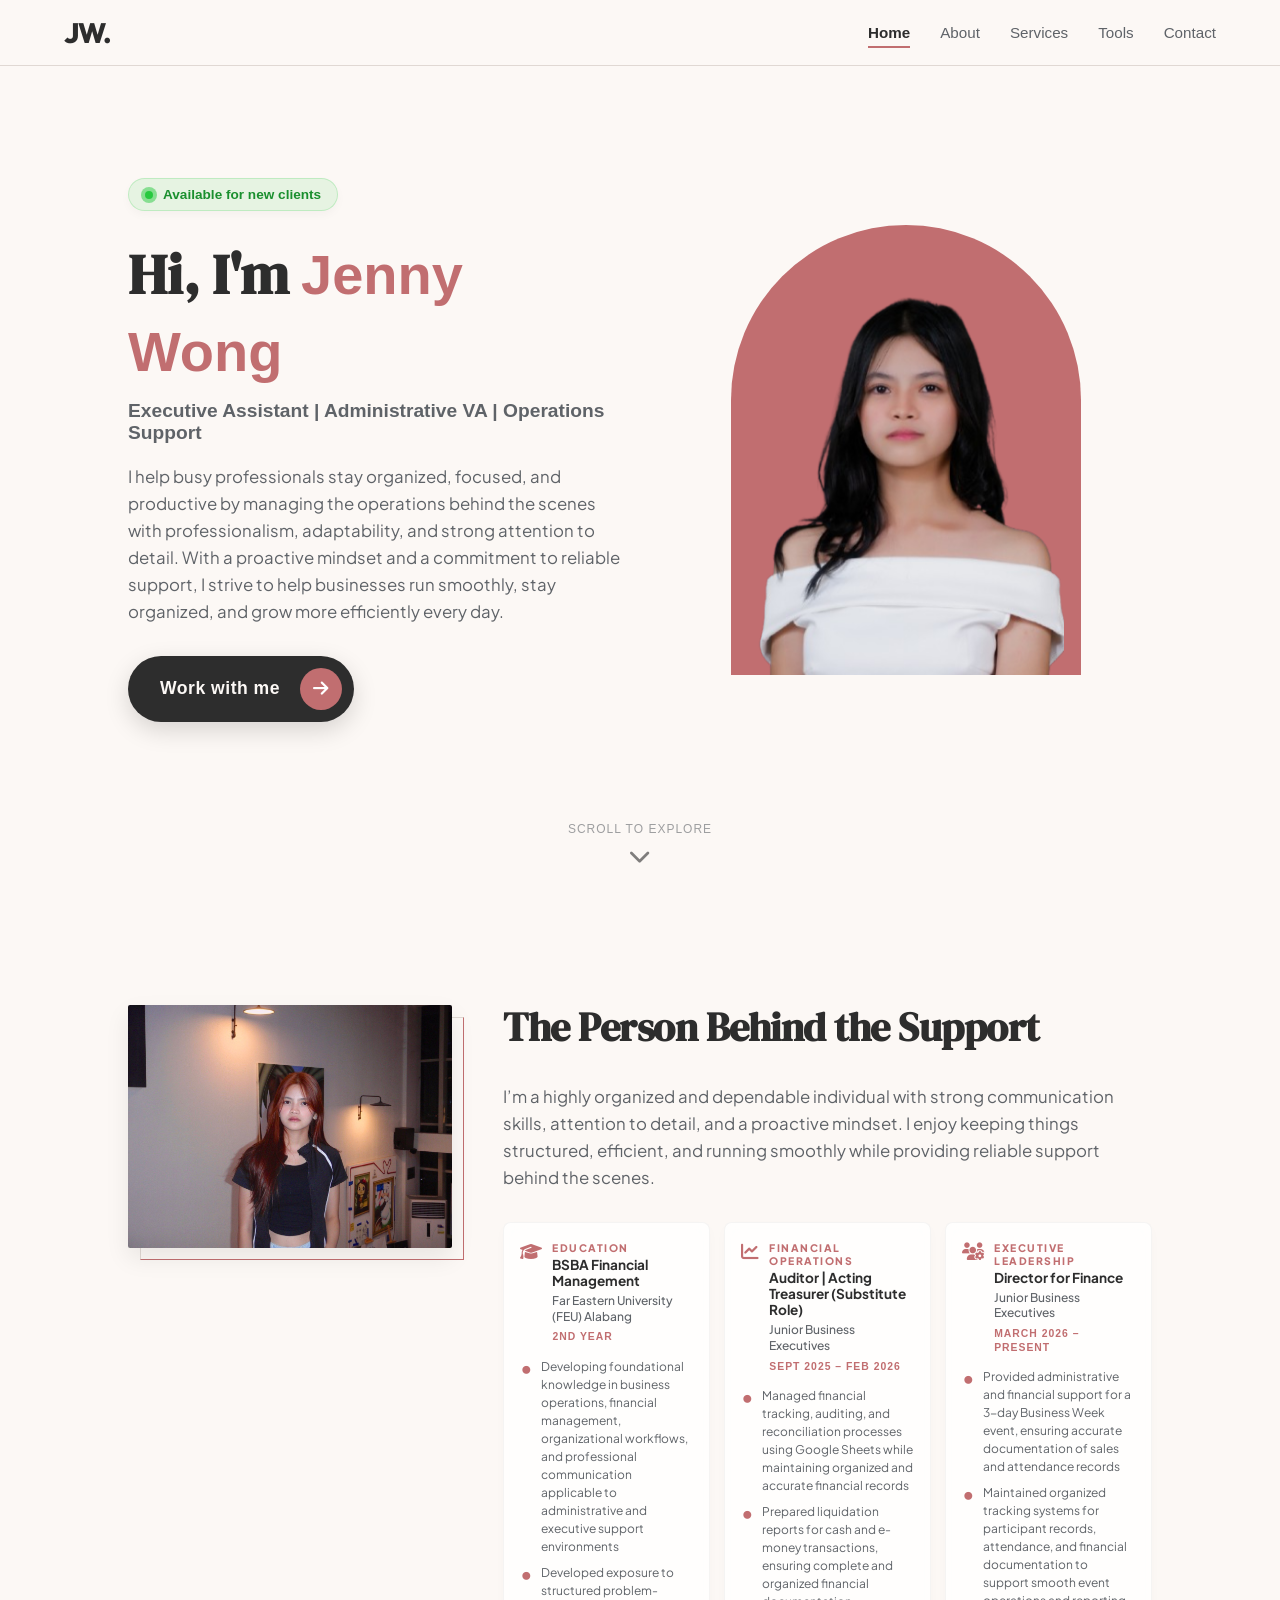
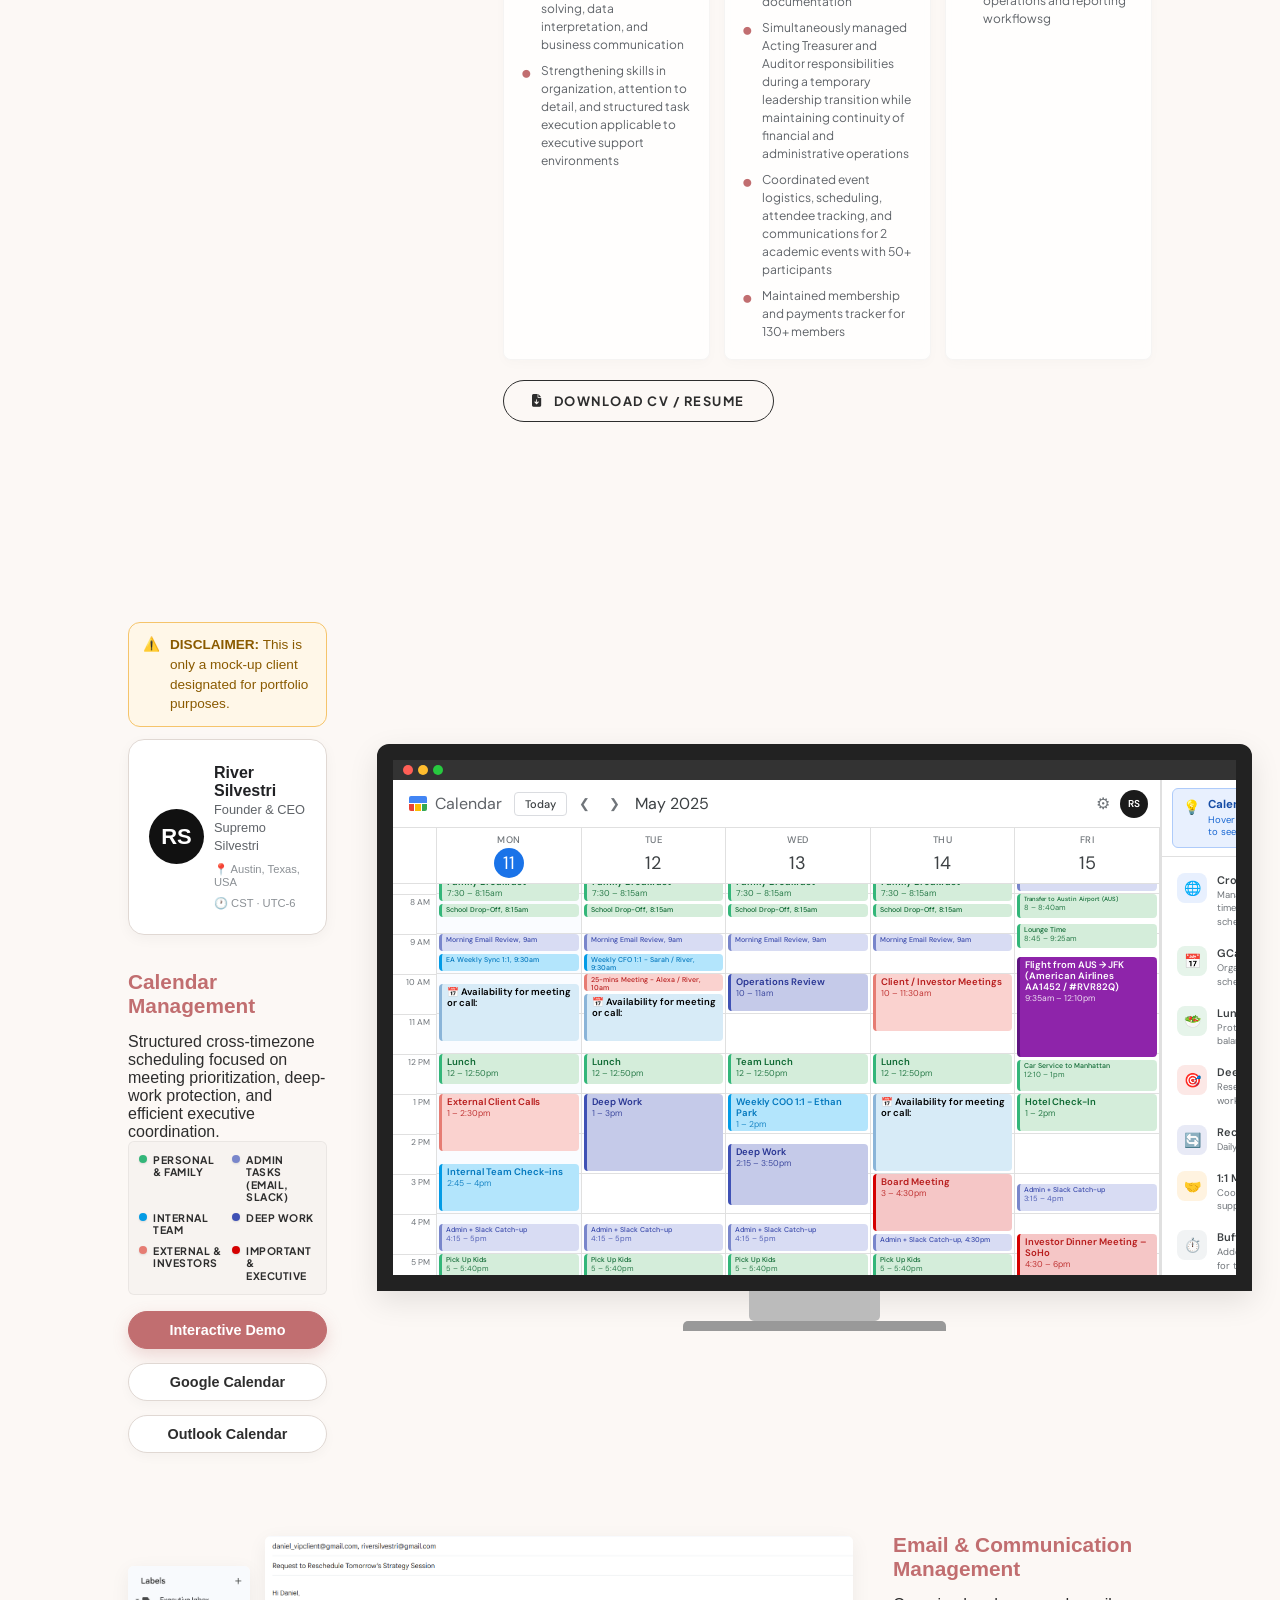
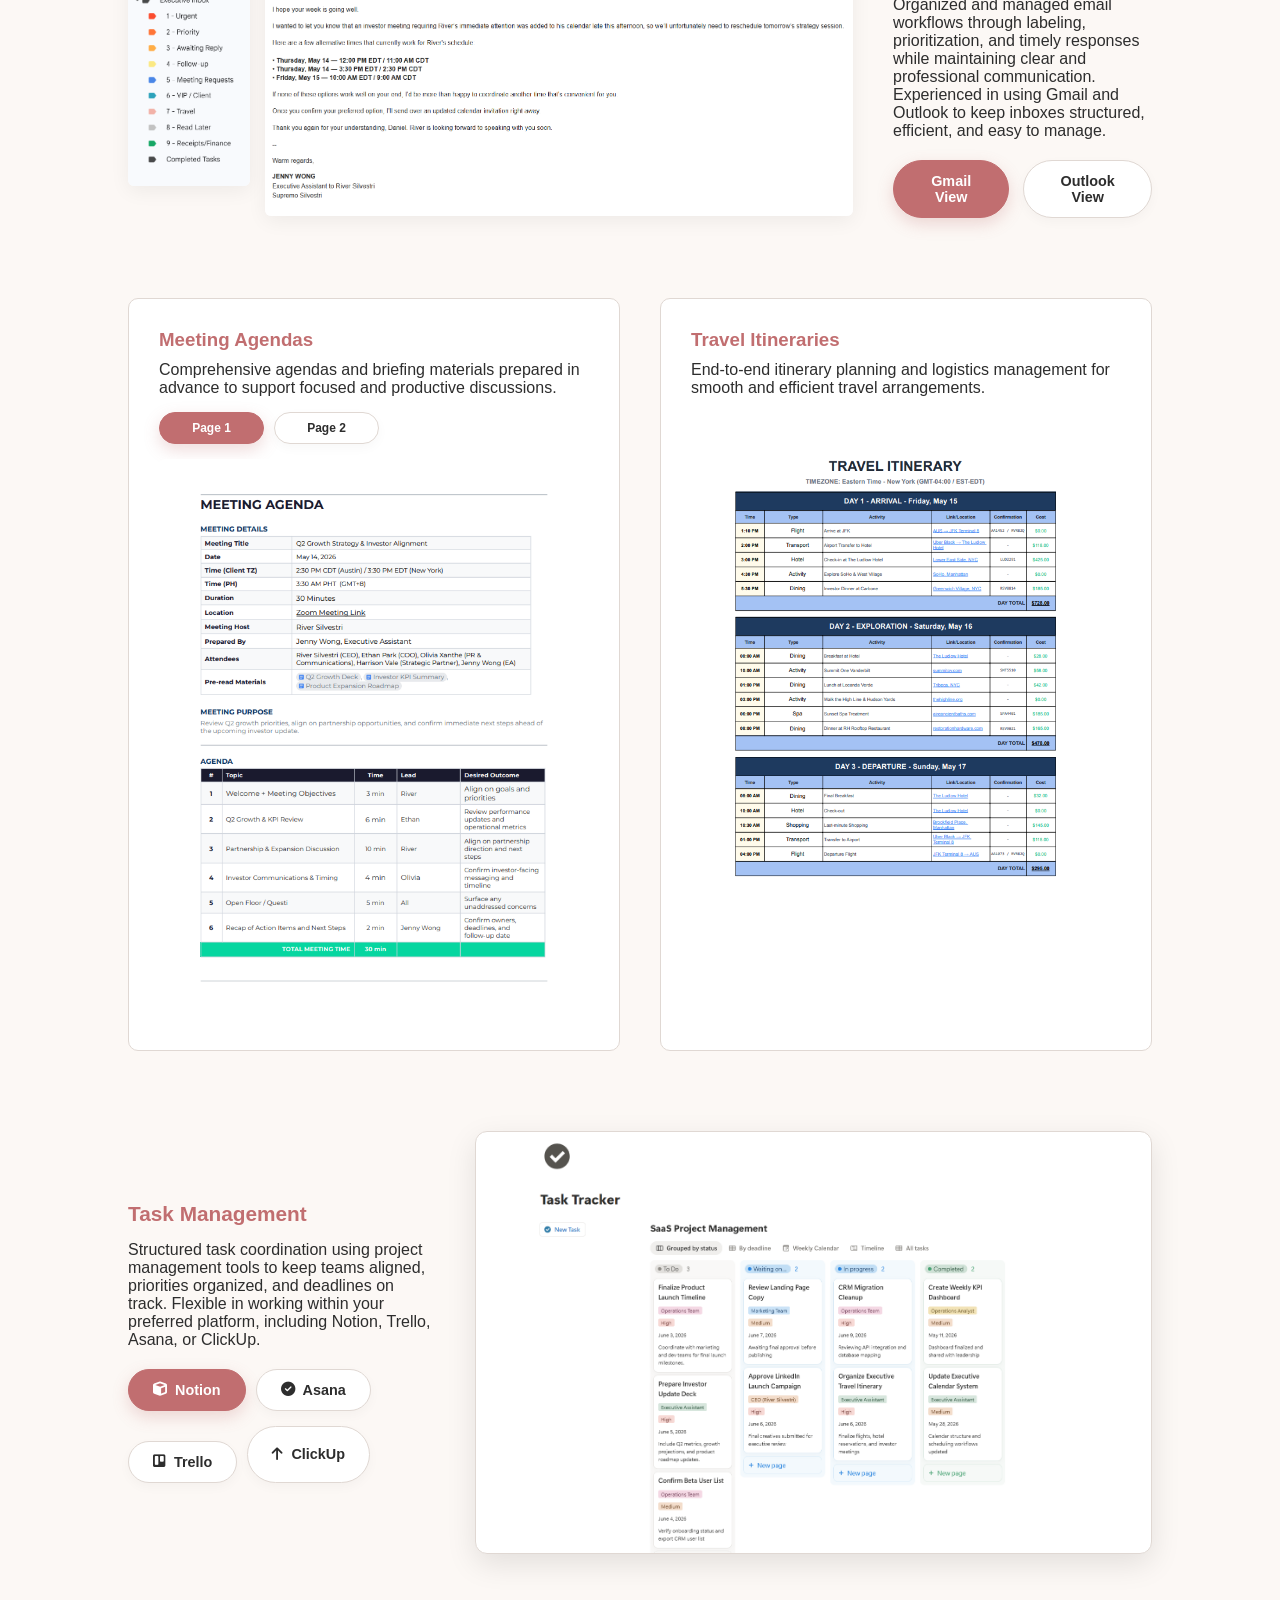
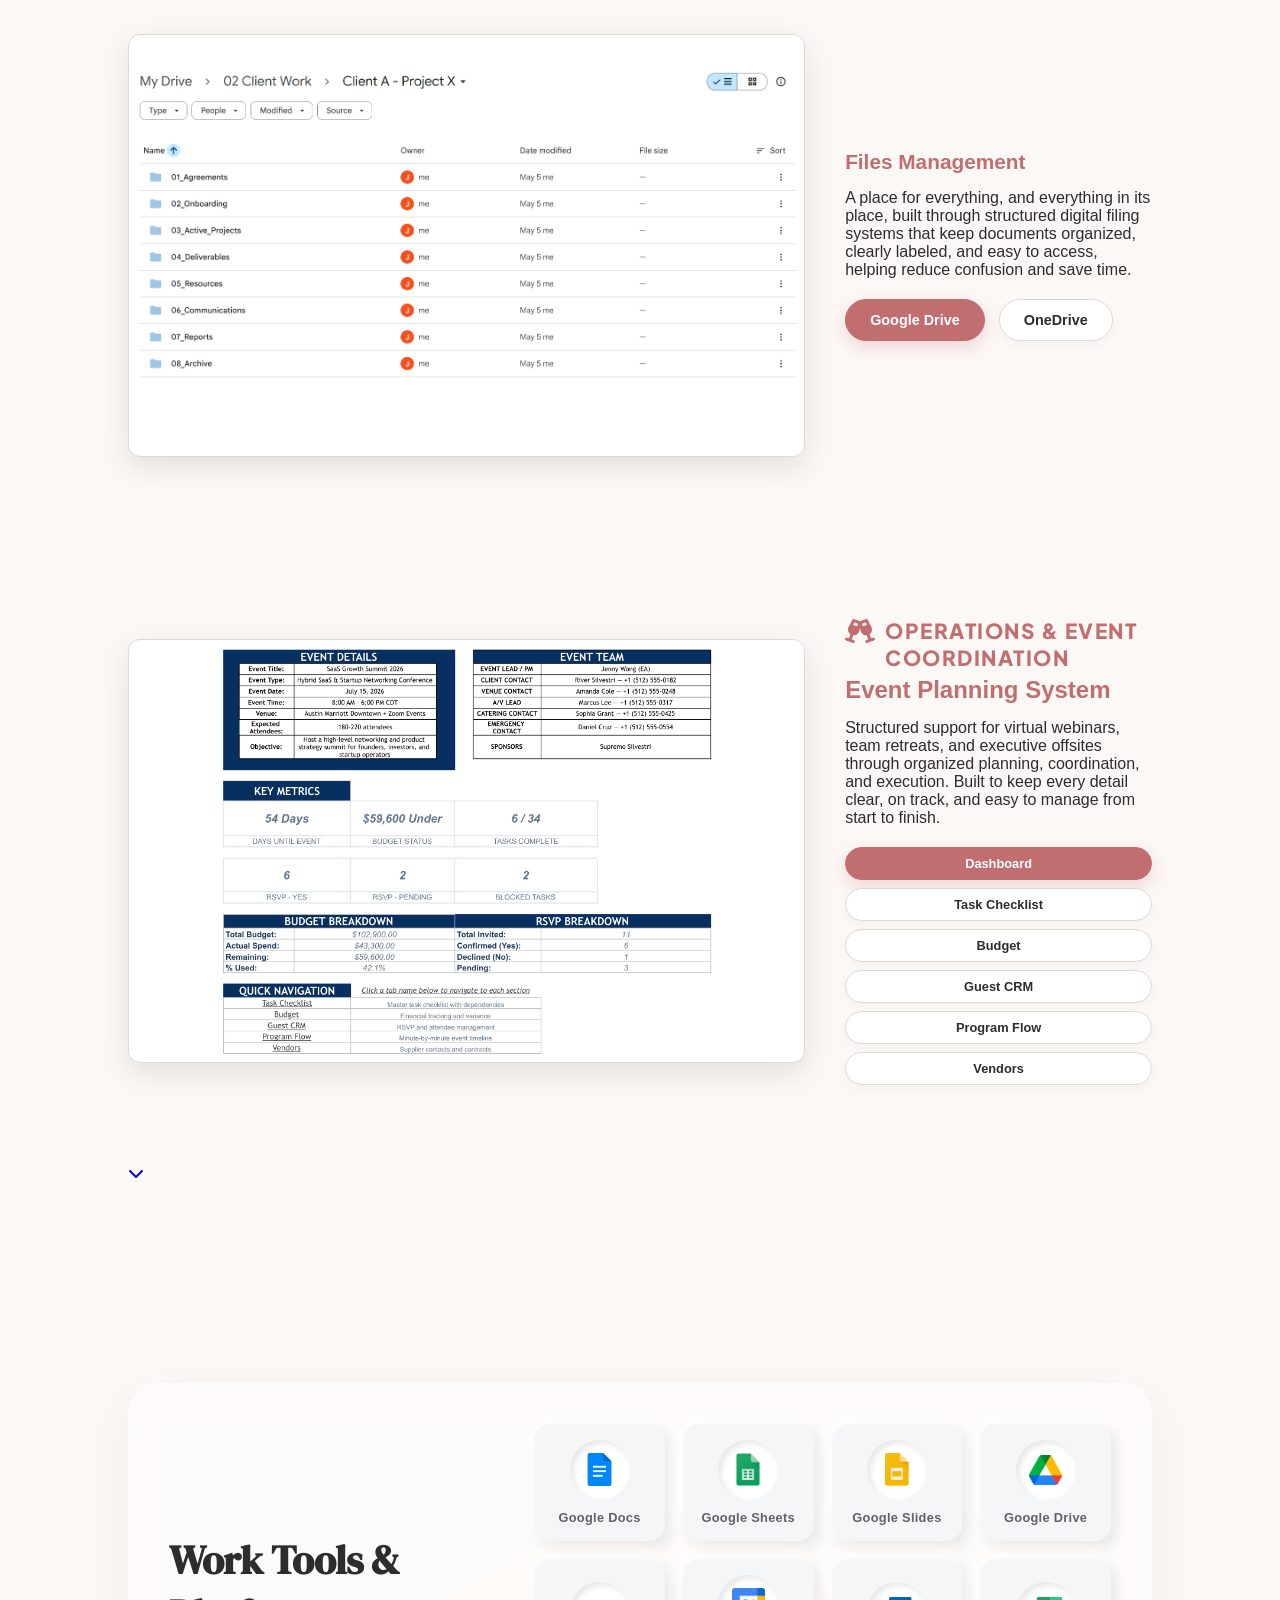
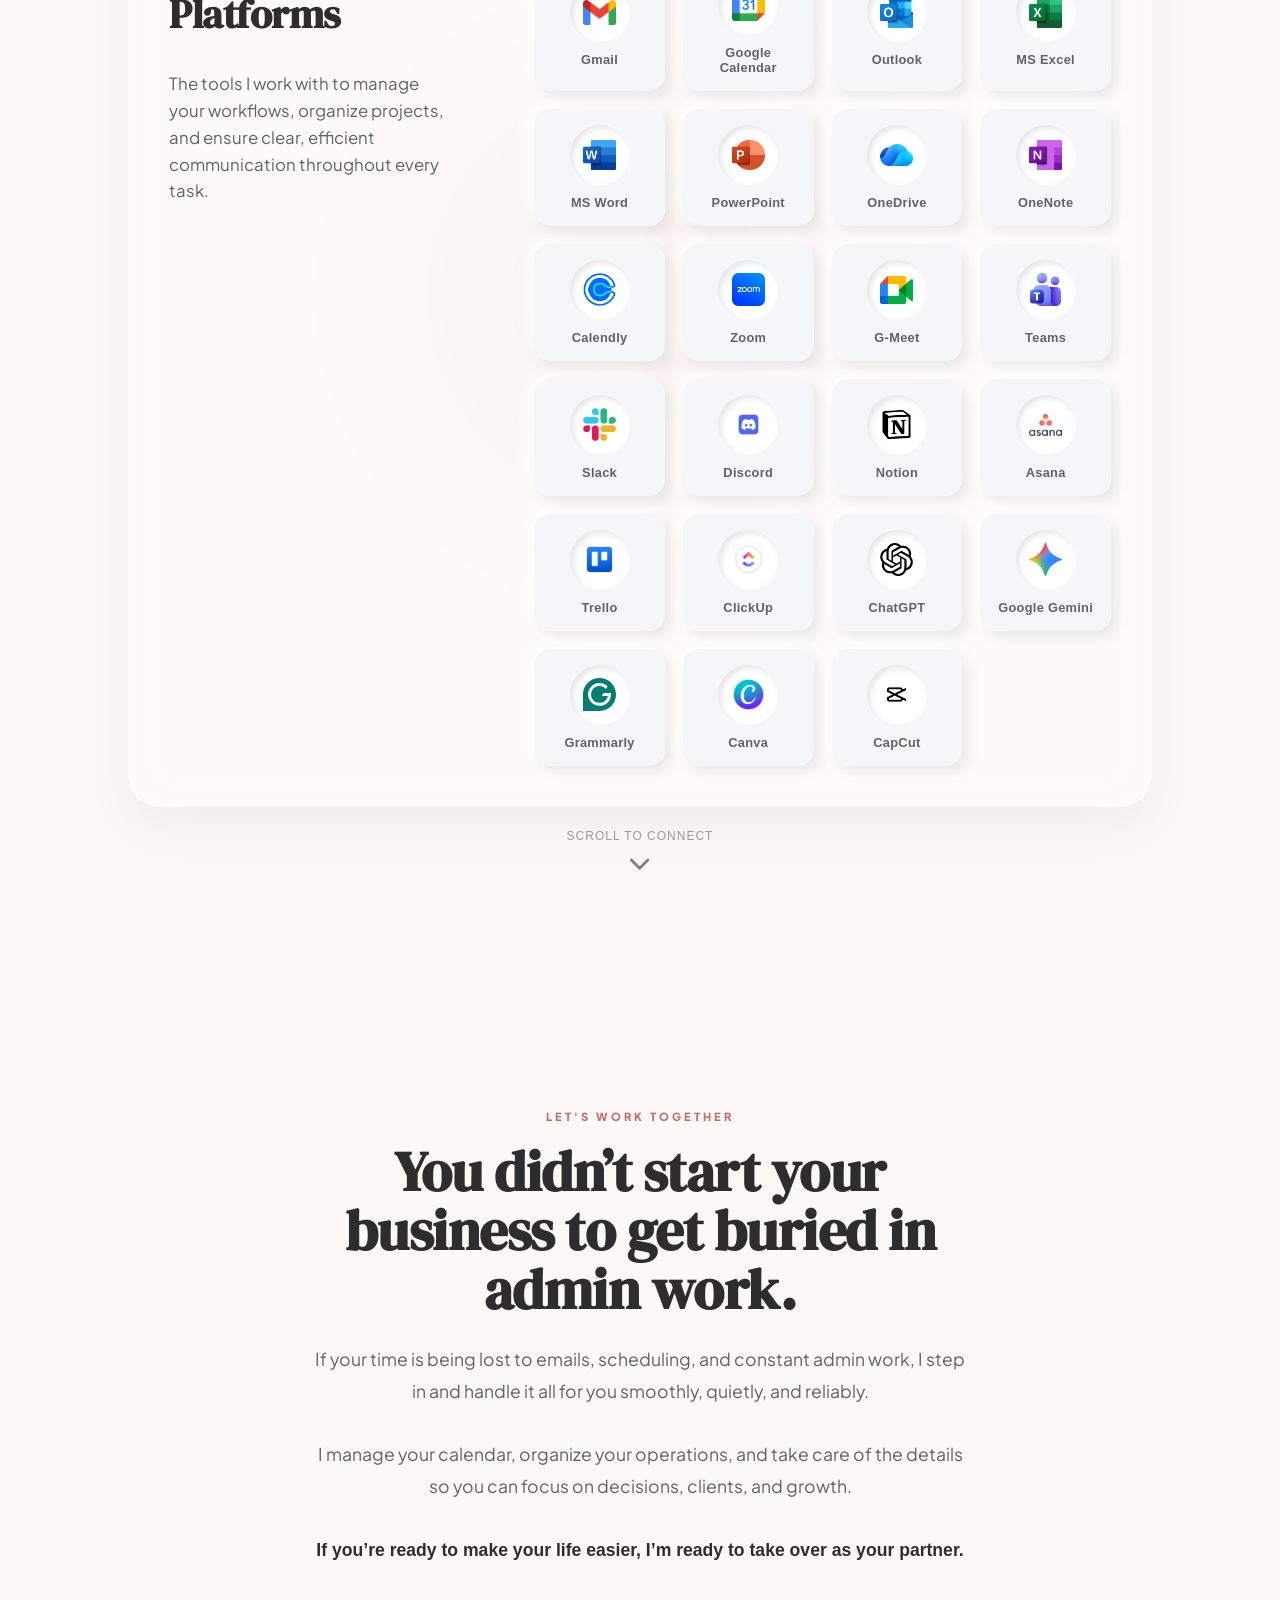
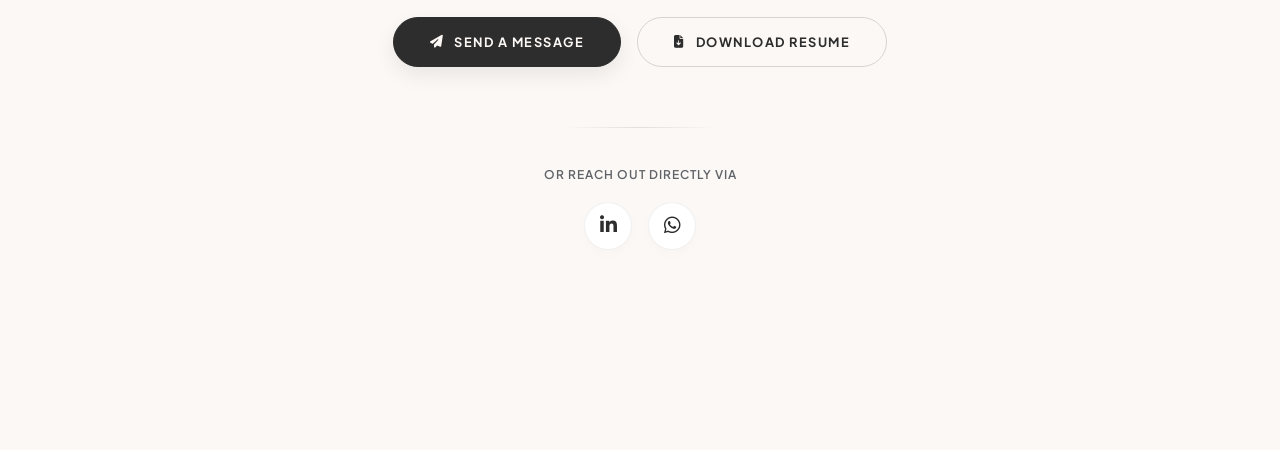
==== commit e8cd854f: "added resume pdf" ====
--- a/index.html
+++ b/index.html
@@ -132,14 +132,14 @@
               </div>
               <ul class="exp-desc-list">
                 <li>Provided administrative and financial support for a 3-day Business Week event, ensuring accurate documentation of sales and attendance records</li>
-                <li>Maintained organized tracking systems for participant records, attendance, and financial documentation to support smooth event operations and reporting workflows</li>
+                <li>Maintained organized tracking systems for participant records, attendance, and financial documentation to support smooth event operations and reporting workflowsg</li>
               </ul>
             </div>
 
           </div>
 
           <div class="resume-wrapper">
-            <a href="assets/JennyWong_CV.pdf" target="_blank" class="cta-btn outline">
+            <a href="assets/Jenny_Wong_VA_Resume_2026.pdf" target="_blank" class="cta-btn outline">
               <i class="fas fa-file-download"></i> Download CV / Resume
             </a>
           </div>
@@ -693,7 +693,7 @@
           <button onclick="openContactModal()" class="cta-btn solid">
   <i class="fas fa-paper-plane"></i> Send a Message
 </button>
-          <a href="assets/Your_Resume.pdf" download class="cta-btn outline">
+          <a href="assets/Jenny_Wong_VA_Resume_2026.pdf" download class="cta-btn outline">
             <i class="fas fa-file-download"></i> Download Resume
           </a>
         </div>
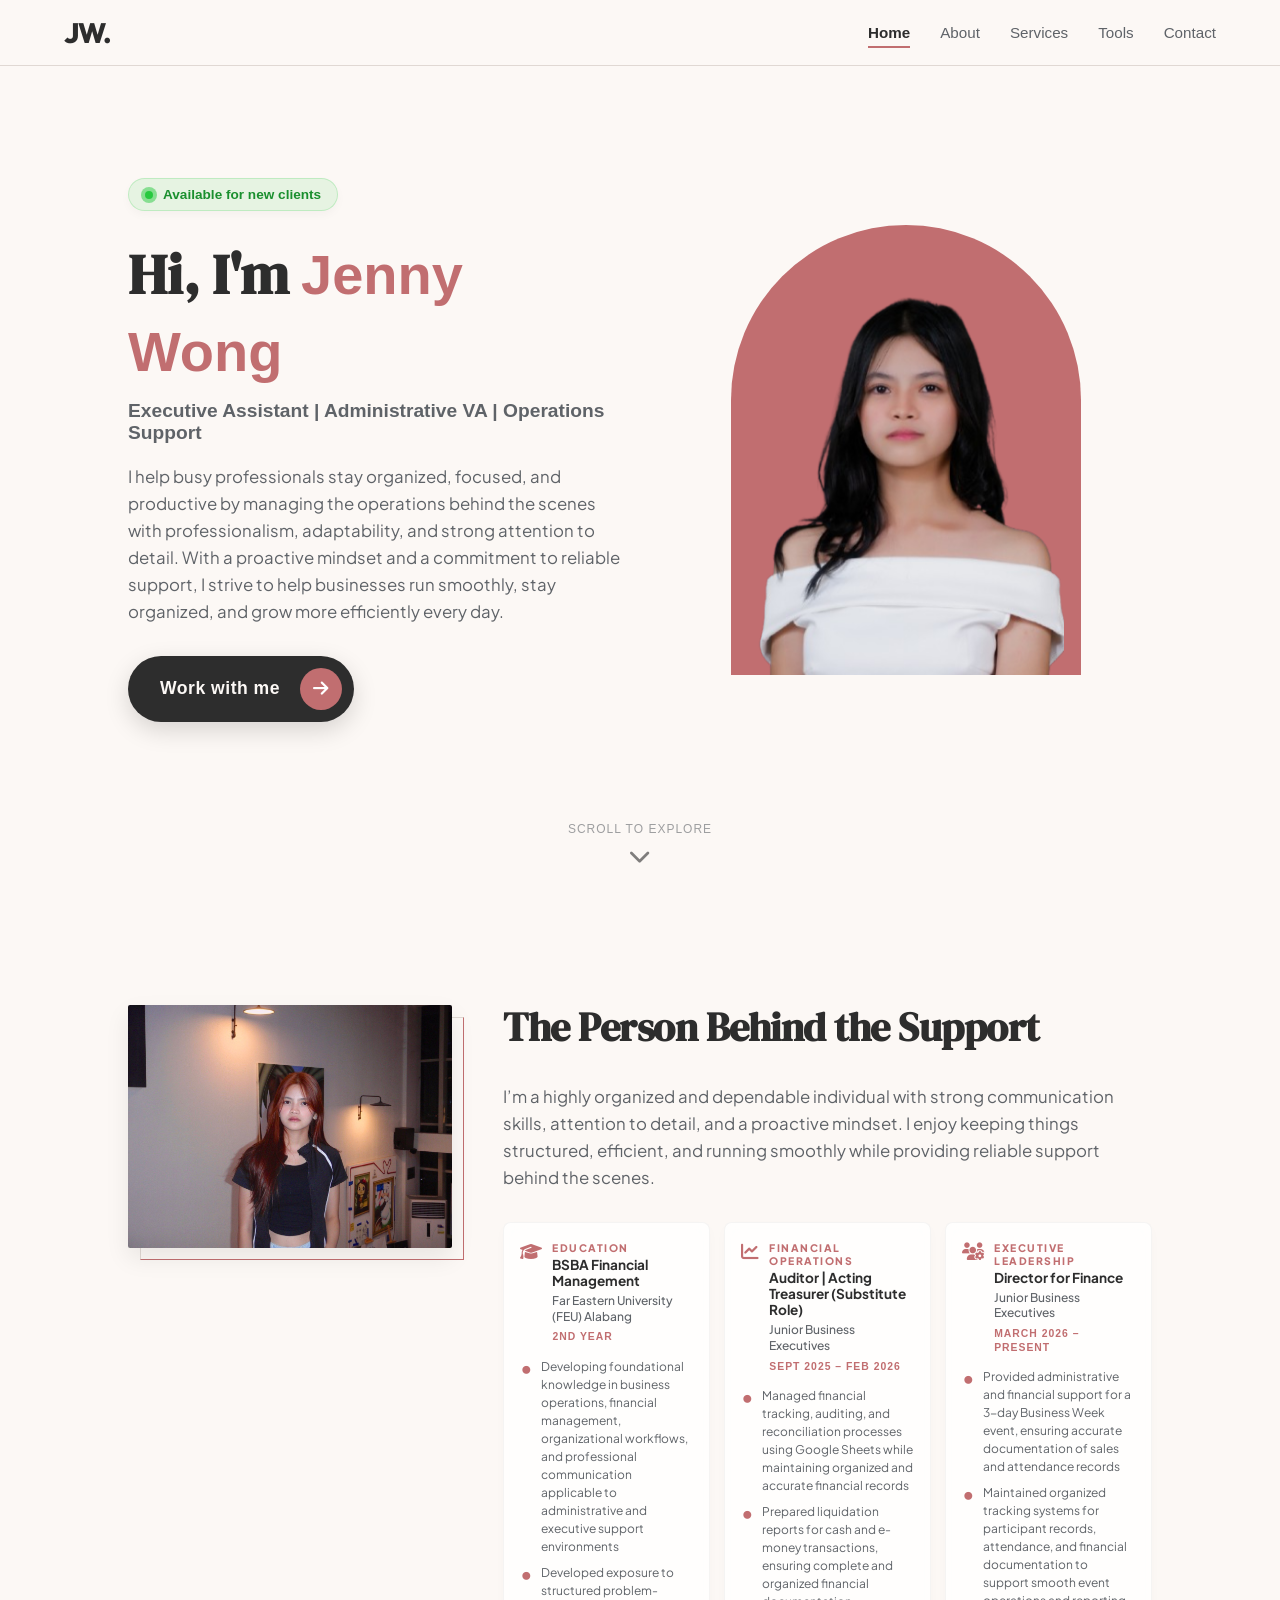
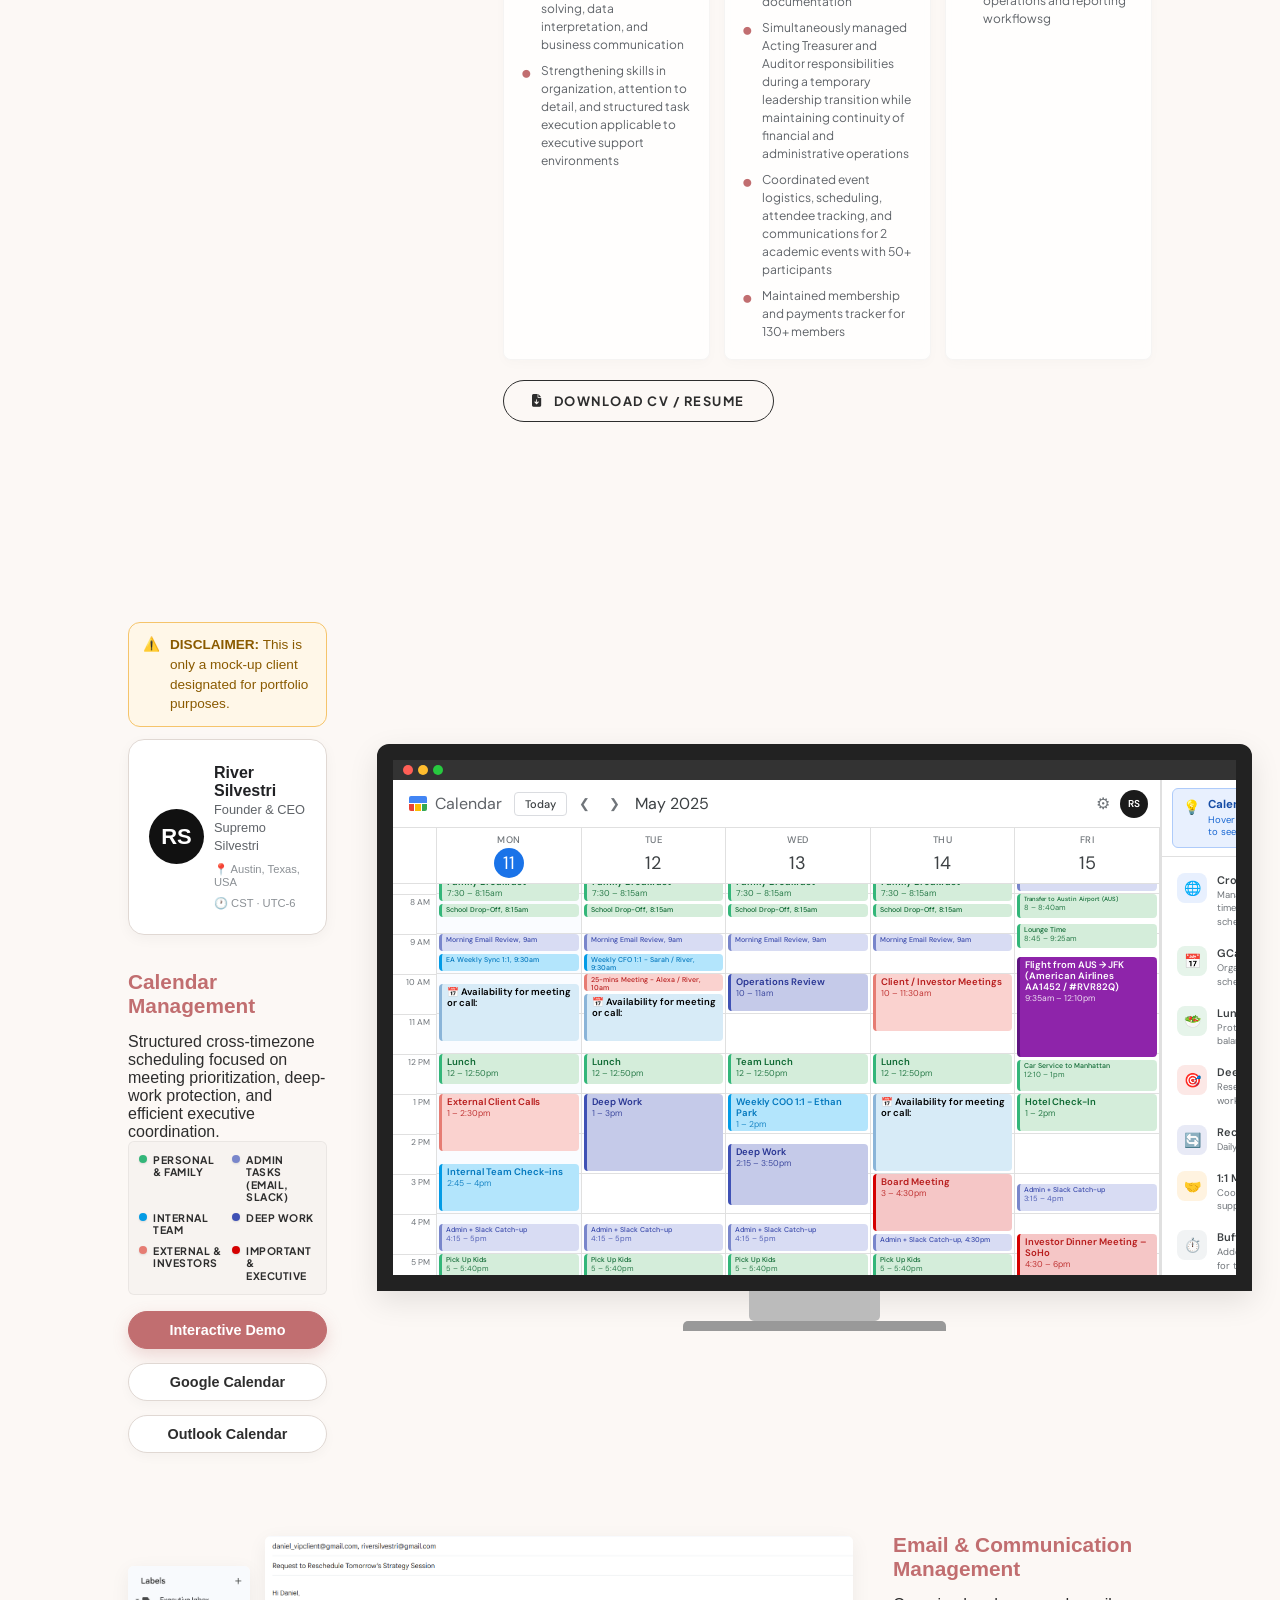
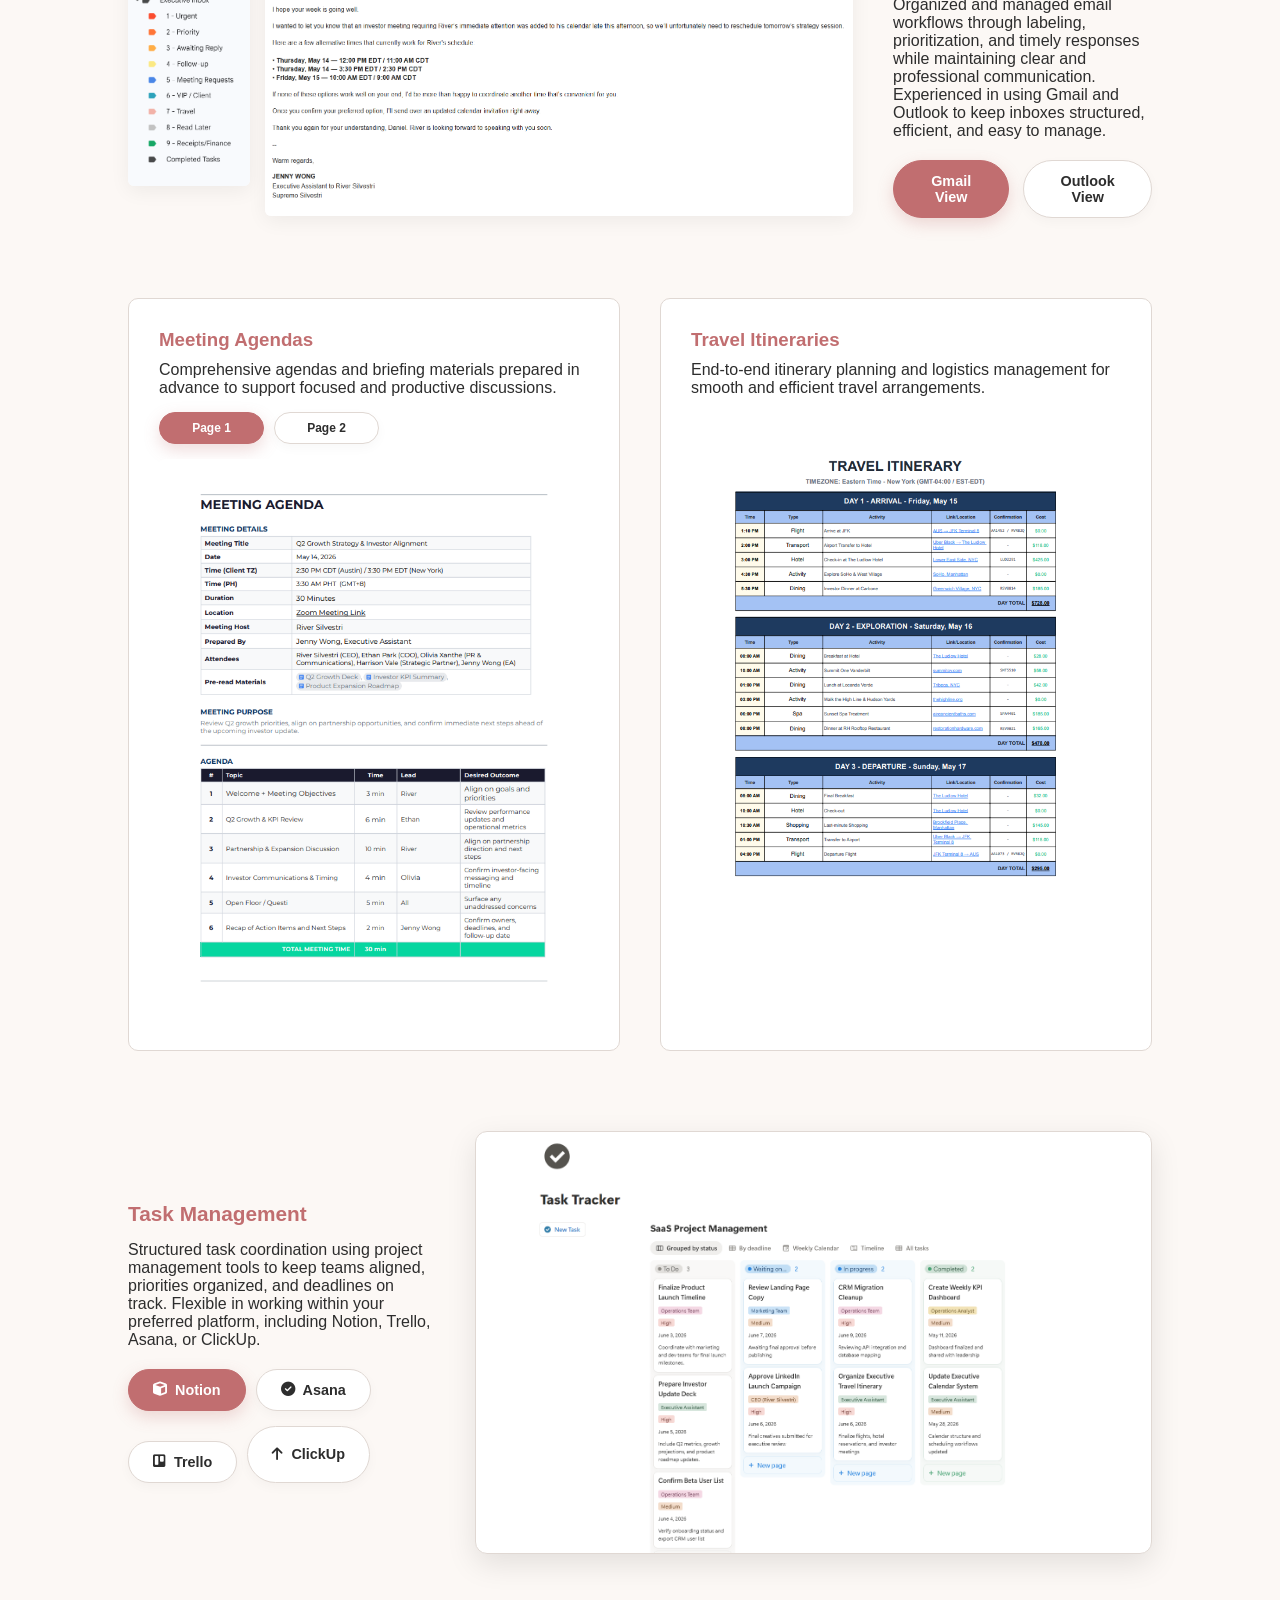
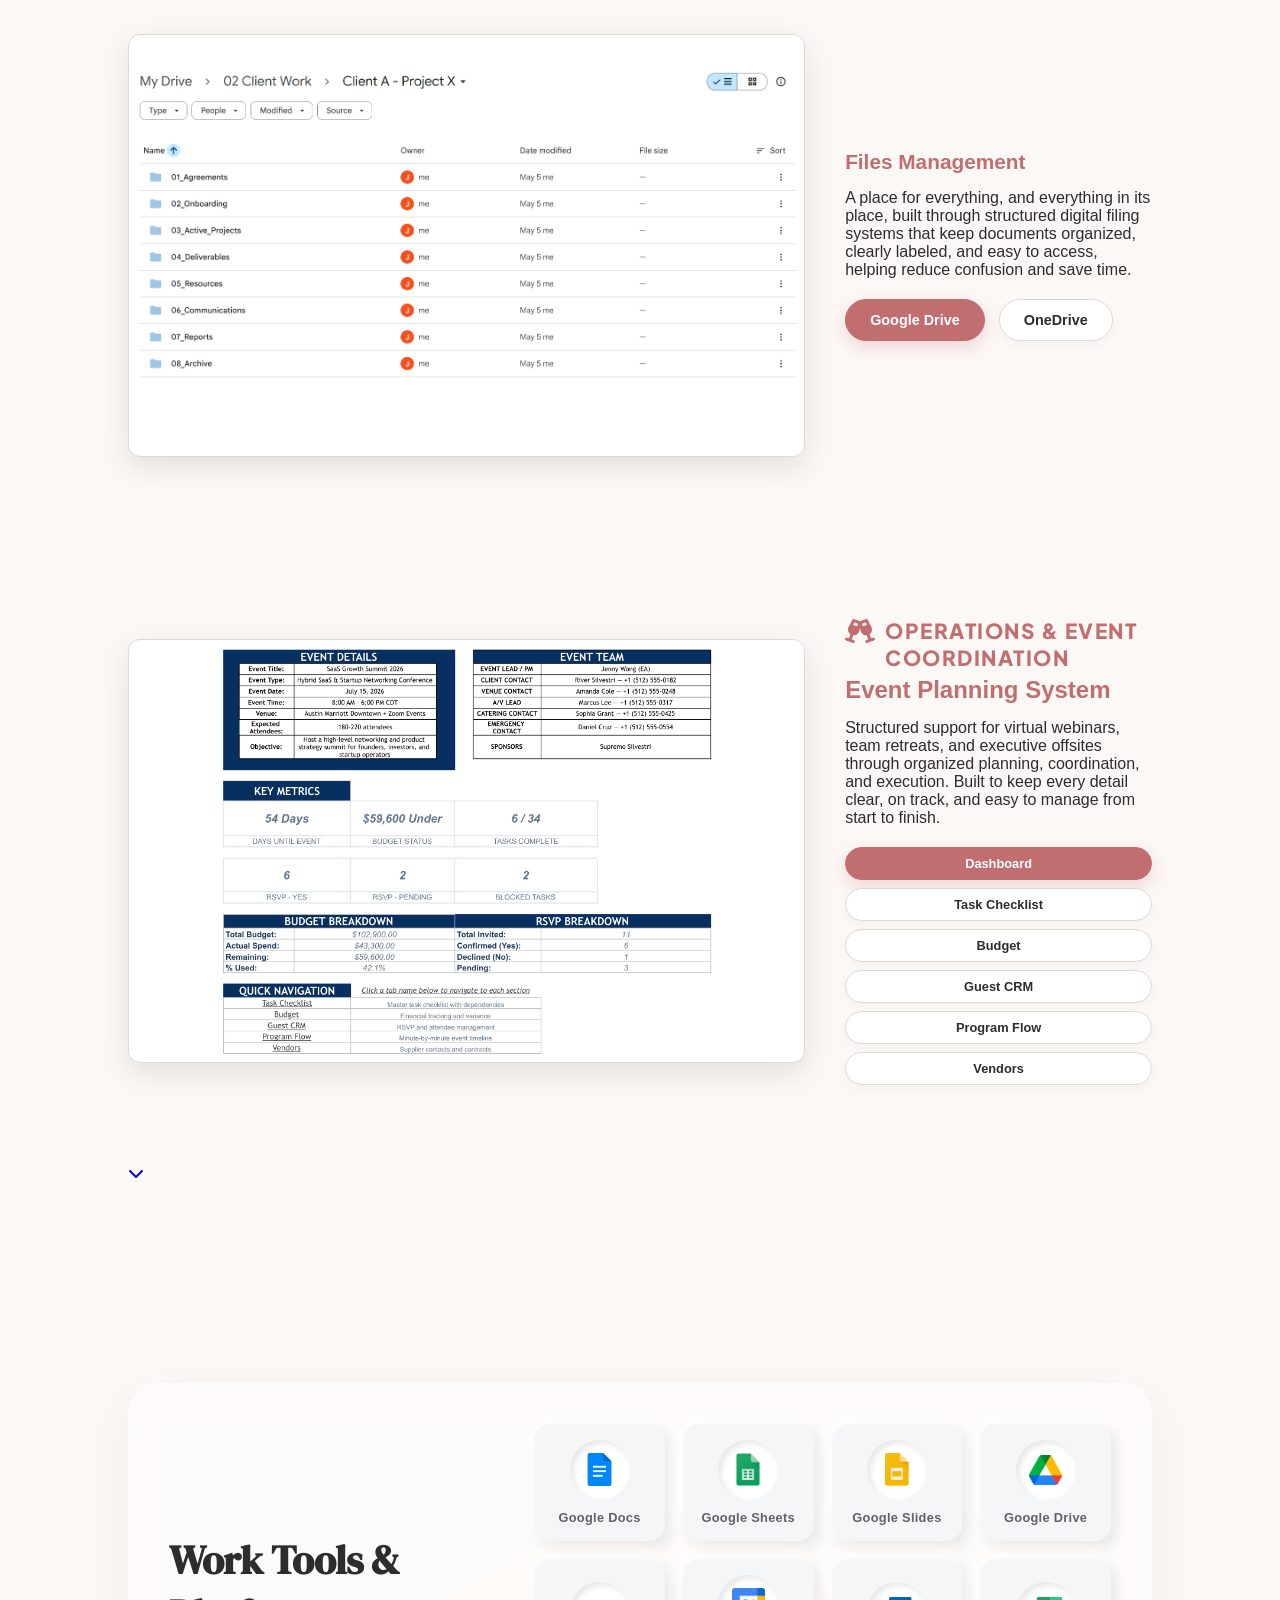
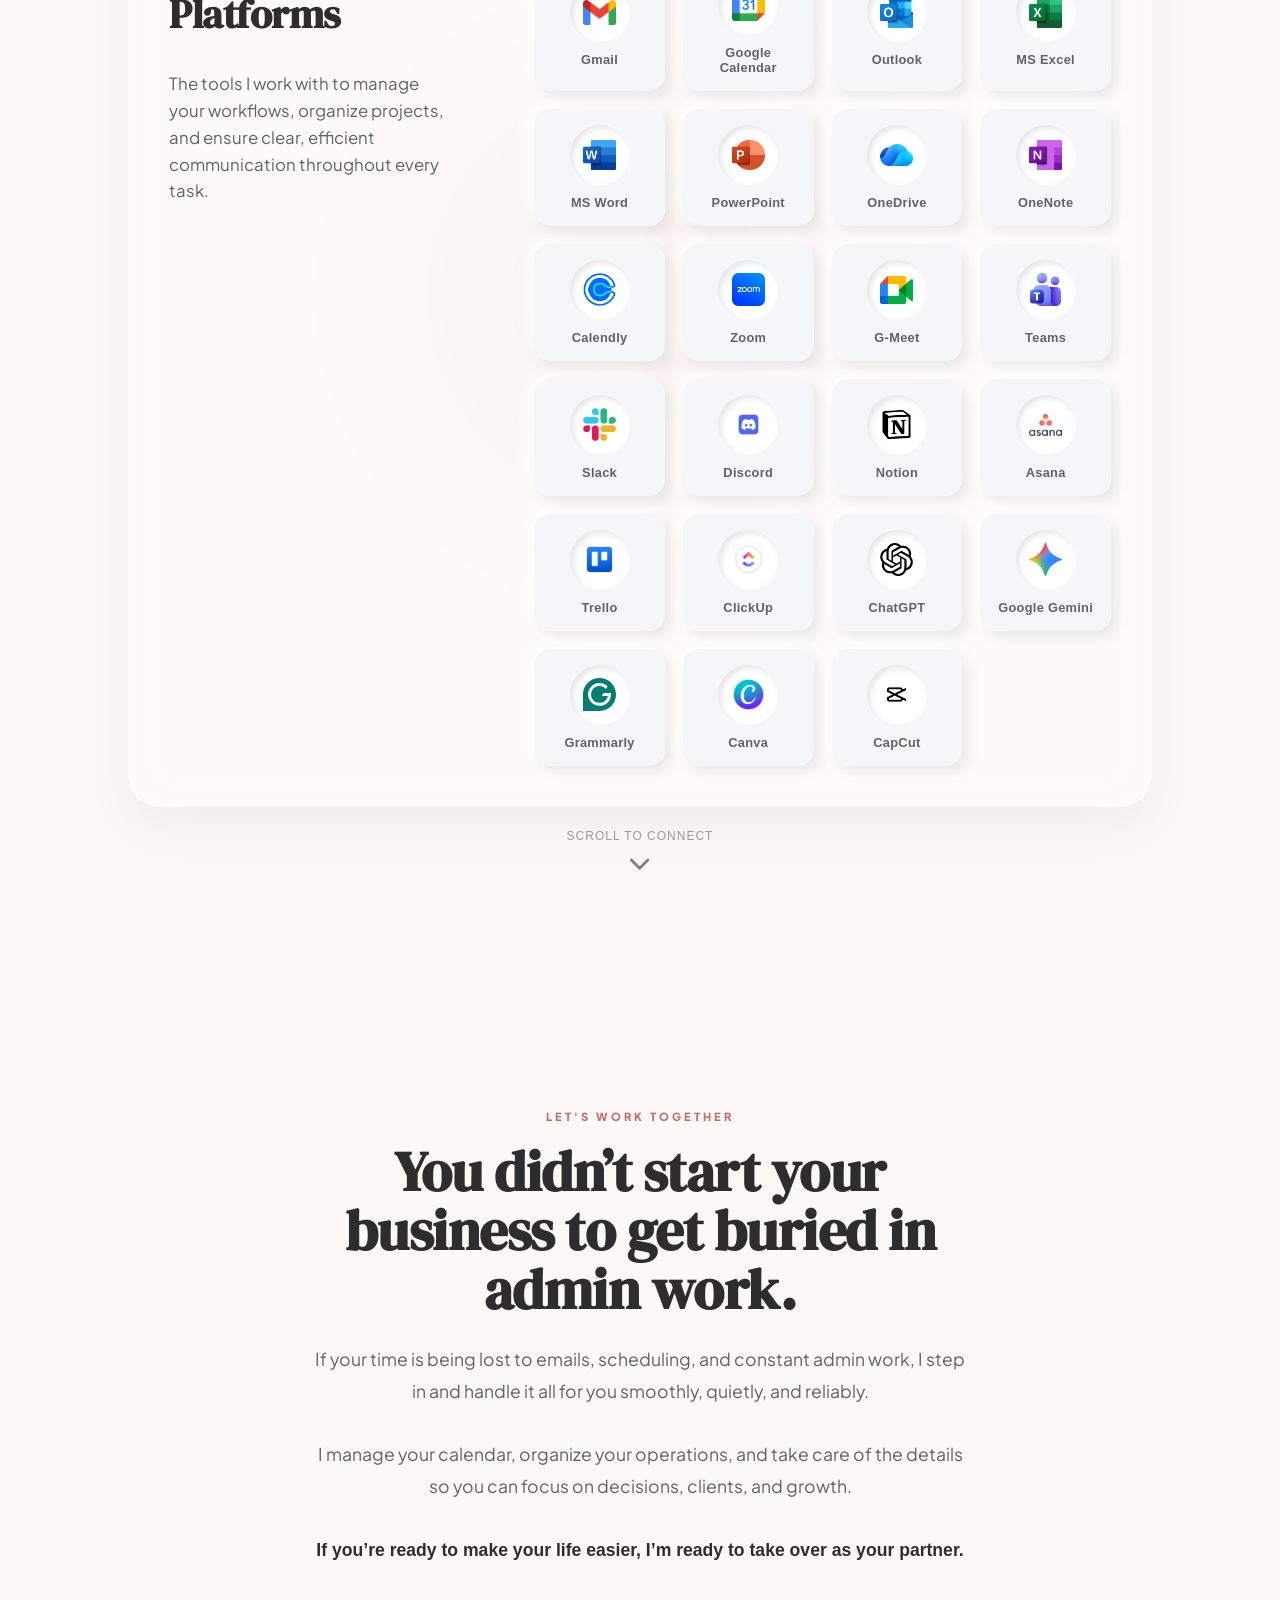
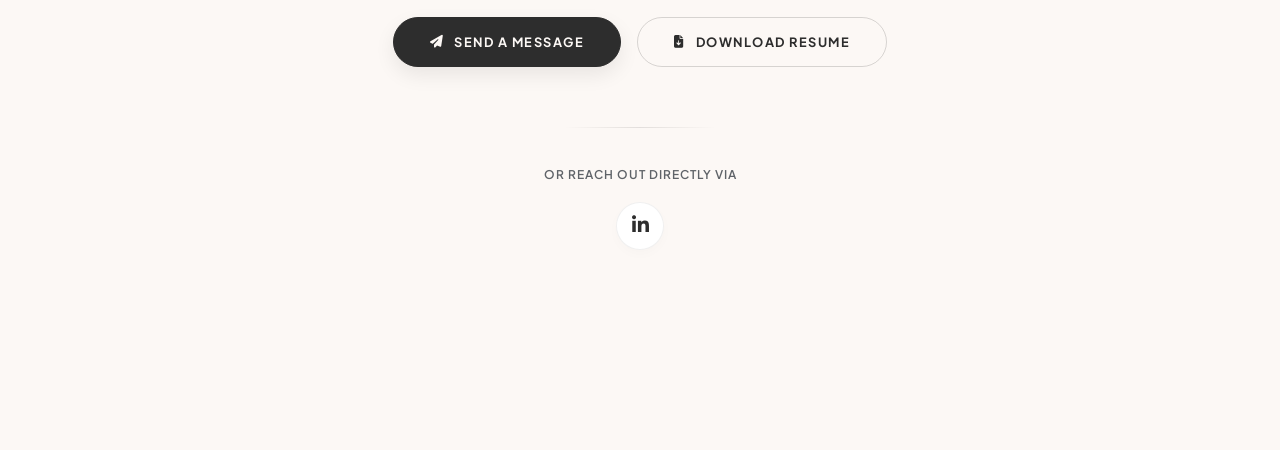
==== commit 015ee41a: "hide whatsapp" ====
--- a/index.html
+++ b/index.html
@@ -5,6 +5,8 @@
     <meta name="viewport" content="width=device-width, initial-scale=1.0" />
     <title>Jenny Wong | Executive Assistant Portfolio</title>
     <link rel="stylesheet" href="styles.css" />
+
+    <link rel="icon" type="image/png" href="assets/portfolio-logo.png">
     <!-- FontAwesome for Icons -->
     <link
       rel="stylesheet"
@@ -693,9 +695,11 @@
           <button onclick="openContactModal()" class="cta-btn solid">
   <i class="fas fa-paper-plane"></i> Send a Message
 </button>
-          <a href="assets/Jenny_Wong_VA_Resume_2026.pdf" download class="cta-btn outline">
+          <a href="assets/Jenny_Wong_VA_Resume_2026.pdf" target="_blank" class="cta-btn outline">
             <i class="fas fa-file-download"></i> Download Resume
           </a>
+
+        
         </div>
 
         <div class="social-links-enhanced">
@@ -704,9 +708,12 @@
             <a href="#" class="social-icon" aria-label="LinkedIn">
               <i class="fab fa-linkedin-in"></i>
             </a>
-<a href="javascript:void(0)" onclick="openQRModal()" class="social-icon" aria-label="WhatsApp">
+
+            <!-- WHATSAPP CONTACT (HIDE) -->
+             
+<!-- <a href="javascript:void(0)" onclick="openQRModal()" class="social-icon" aria-label="WhatsApp">
   <i class="fab fa-whatsapp"></i>
-</a>          </div>
+</a>          </div> -->
         </div>
 
       </div>
@@ -723,7 +730,7 @@
 
     <form action="https://api.web3forms.com/submit" method="POST" class="premium-form">
       
-      <input type="hidden" name="access_key" value="beb12e26-f6b7-4c0d-9cb7-9dc34548a8e9">
+      <input type="hidden" name="access_key" value="1a9896cf-8ced-4d5e-b43c-37a6c6c6ab07">
       
       <div class="input-group">
         <label for="name">Name</label>
@@ -745,7 +752,9 @@
   </div>
 </div>
 
-<div id="qr-modal" class="popup-overlay">
+<!-- WHATSAPP CONTACT (HIDE) -->
+
+<!-- <div id="qr-modal" class="popup-overlay">
   <div class="popup-content form-popup qr-popup">
     <button class="close-popup" onclick="closeQRModal()"><i class="fas fa-times"></i></button>
     
@@ -758,10 +767,10 @@
       <img src="assets/whatsapp-qr.jpg" alt="WhatsApp QR Code" class="qr-code-img" />
     </div>
 
-    <p class="qr-number">Or text: <strong>+63 912 345 6789</strong></p>
+    <p class="qr-number">Or text: <strong>+63 994 998 3784</strong></p>
     
   </div>
-</div>
+</div> -->
     
     <script src="script.js"></script>
   </body>
--- a/styles.css
+++ b/styles.css
@@ -475,11 +475,11 @@
 .submit-btn { width: 100%; margin-top: 10px; display: flex; justify-content: center; }
 
 /* =========================================
-   WHATSAPP QR MODAL STYLING
-   ========================================= */
-
-.qr-popup {
-    max-width: 350px; /* Slimmer box than the contact form */
+   WHATSAPP QR MODAL STYLING (HIDE)
+   ========================================= */
+
+/* .qr-popup {
+    max-width: 350px; 
     text-align: center; 
     display: flex;
     flex-direction: column;
@@ -510,7 +510,7 @@
     padding: 15px;
     margin-bottom: 20px;
     border: 1px solid var(--border-color);
-    box-shadow: 0 10px 30px rgba(0, 0, 0, 0.05); /* Adds depth to the QR code */
+    box-shadow: 0 10px 30px rgba(0, 0, 0, 0.05); 
     display: flex;
     justify-content: center;
     align-items: center;
@@ -530,7 +530,7 @@
 
 .qr-number strong {
     color: var(--text-primary);
-}
+} */
 
 /* =========================================
    11. MOBILE RESPONSIVENESS RULES
